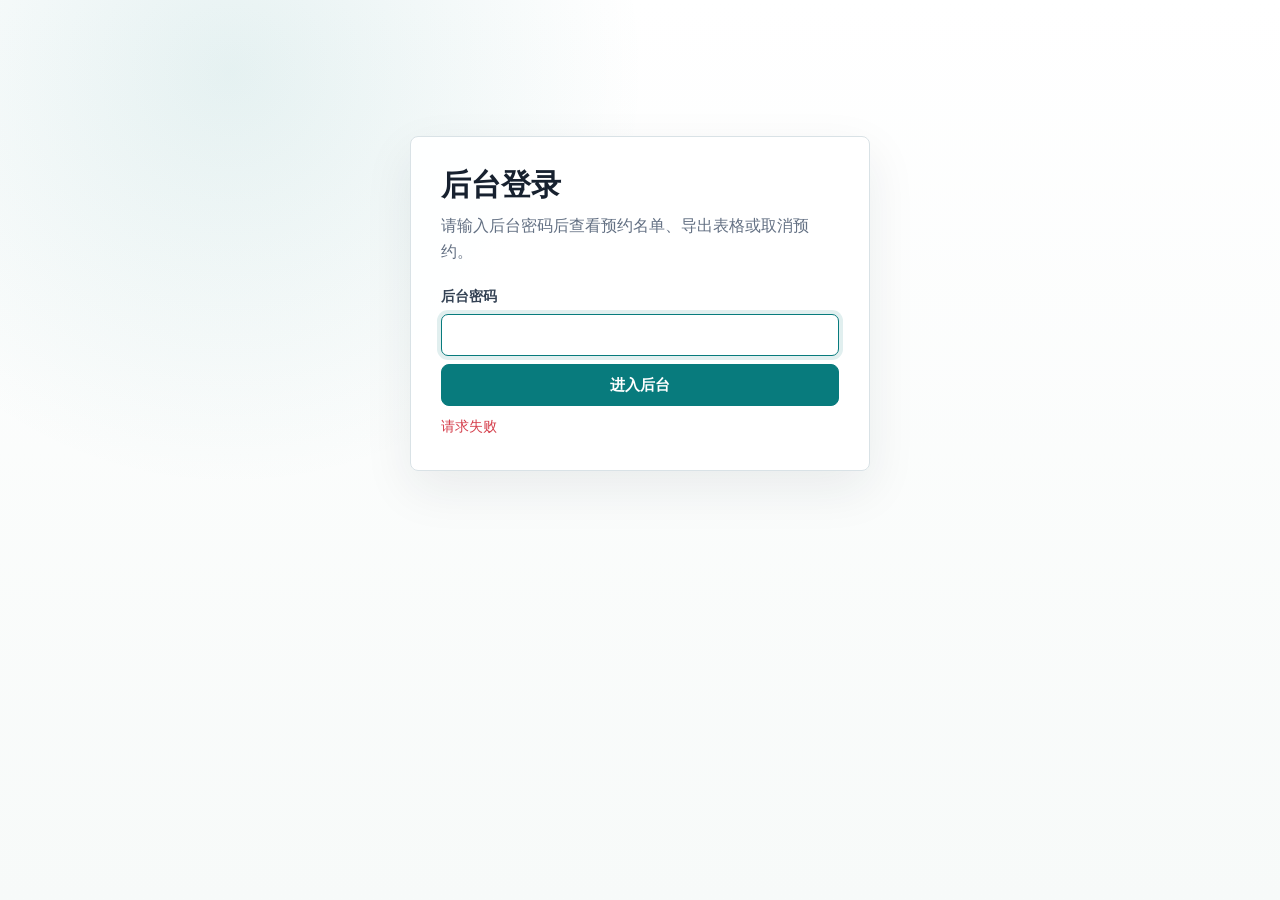
==== admin.html @ 5904041b "Add email verification booking flow" ====
<!doctype html>
<html lang="zh-CN">
  <head>
    <meta charset="utf-8" />
    <meta name="viewport" content="width=device-width, initial-scale=1" />
    <title>AIAD 预约后台</title>
    <style>
      :root {
        --bg: #f7faf9;
        --ink: #17212f;
        --muted: #637083;
        --line: #d9e2e6;
        --teal: #087b7d;
        --teal-soft: #e8f6f5;
        --red: #d53f4c;
        --shadow: 0 18px 50px rgba(23, 33, 47, 0.08);
        font-family: Inter, ui-sans-serif, system-ui, -apple-system, BlinkMacSystemFont, "Segoe UI",
          "PingFang SC", "Microsoft YaHei", sans-serif;
      }

      * {
        box-sizing: border-box;
      }

      body {
        margin: 0;
        min-height: 100vh;
        background:
          radial-gradient(circle at 18% 8%, rgba(8, 123, 125, 0.1), transparent 26rem),
          linear-gradient(180deg, #ffffff 0%, var(--bg) 100%);
        color: var(--ink);
      }

      button,
      input,
      select {
        font: inherit;
      }

      a {
        color: inherit;
        text-decoration: none;
      }

      .app {
        padding: 28px;
      }

      .shell {
        width: min(1480px, 100%);
        margin: 0 auto;
      }

      [hidden] {
        display: none !important;
      }

      .topbar {
        display: flex;
        align-items: center;
        justify-content: space-between;
        gap: 18px;
        margin-bottom: 24px;
      }

      .brand {
        display: flex;
        align-items: center;
        gap: 14px;
      }

      .brand-mark {
        display: grid;
        width: 44px;
        height: 44px;
        place-items: center;
        border: 1px solid rgba(8, 123, 125, 0.35);
        border-radius: 8px;
        background: linear-gradient(135deg, #ffffff, var(--teal-soft));
        color: var(--teal);
      }

      h1 {
        margin: 0;
        font-size: 30px;
        line-height: 1.2;
      }

      .panel {
        border: 1px solid var(--line);
        border-radius: 8px;
        background: rgba(255, 255, 255, 0.95);
        box-shadow: var(--shadow);
      }

      .button {
        display: inline-flex;
        min-height: 42px;
        align-items: center;
        justify-content: center;
        gap: 8px;
        border: 1px solid var(--line);
        border-radius: 8px;
        background: #fff;
        color: var(--ink);
        cursor: pointer;
        padding: 0 16px;
        font-size: 15px;
        font-weight: 680;
      }

      .button.primary {
        border-color: var(--teal);
        background: var(--teal);
        color: #fff;
      }

      .top-actions {
        display: flex;
        align-items: center;
        gap: 10px;
        flex-wrap: wrap;
      }

      .login-panel {
        width: min(460px, 100%);
        margin: 12vh auto 0;
        padding: 30px;
      }

      .login-panel h1 {
        margin-bottom: 10px;
      }

      .login-panel p {
        margin: 0 0 24px;
        color: var(--muted);
        line-height: 1.6;
      }

      .login-panel .button {
        width: 100%;
        margin-top: 8px;
      }

      .login-error {
        min-height: 22px;
        margin-top: 12px;
        color: var(--red);
        font-size: 14px;
      }

      .filters {
        display: grid;
        grid-template-columns: repeat(6, minmax(140px, 1fr));
        gap: 14px;
        margin-bottom: 16px;
        padding: 22px 24px;
      }

      .field {
        display: grid;
        gap: 8px;
      }

      label {
        color: #344254;
        font-size: 14px;
        font-weight: 720;
      }

      input,
      select {
        width: 100%;
        min-height: 42px;
        border: 1px solid #b8c8cf;
        border-radius: 7px;
        background: #fff;
        color: var(--ink);
        padding: 0 12px;
        outline: none;
      }

      input:focus,
      select:focus {
        border-color: var(--teal);
        box-shadow: 0 0 0 4px rgba(8, 123, 125, 0.12);
      }

      .field.actions {
        align-self: end;
        grid-template-columns: 1fr 1fr;
      }

      .quick-actions {
        display: flex;
        align-items: center;
        gap: 10px;
        flex-wrap: wrap;
        margin: -4px 0 16px;
      }

      .quick-actions .button {
        min-height: 36px;
        padding: 0 12px;
        font-size: 14px;
      }

      .summary {
        display: grid;
        grid-template-columns: repeat(4, minmax(0, 1fr));
        gap: 14px;
        margin-bottom: 16px;
      }

      .stat {
        padding: 18px 20px;
      }

      .stat span {
        color: var(--muted);
        font-size: 14px;
      }

      .stat strong {
        display: block;
        margin-top: 6px;
        font-size: 28px;
      }

      .preview-head {
        display: flex;
        align-items: center;
        justify-content: space-between;
        gap: 16px;
        padding: 18px 20px;
        border-bottom: 1px solid var(--line);
      }

      .preview-head h2 {
        margin: 0;
        font-size: 19px;
      }

      .preview-head span {
        color: var(--muted);
        font-size: 14px;
      }

      .calendar {
        margin-bottom: 16px;
        padding: 22px 24px;
      }

      .calendar-toolbar {
        display: flex;
        align-items: center;
        justify-content: space-between;
        gap: 16px;
        margin-bottom: 18px;
      }

      .calendar-week-actions {
        display: flex;
        gap: 10px;
      }

      .admin-legend {
        display: flex;
        align-items: center;
        gap: 20px;
        color: var(--muted);
        font-size: 14px;
      }

      .legend-swatch {
        display: inline-block;
        width: 30px;
        height: 18px;
        margin-right: 7px;
        border: 1px solid var(--teal);
        border-radius: 5px;
        background: #fff;
        vertical-align: middle;
      }

      .legend-swatch.booked {
        background: var(--teal-soft);
      }

      .date-tabs {
        display: grid;
        grid-template-columns: repeat(auto-fit, minmax(170px, 1fr));
        gap: 12px;
        margin-bottom: 20px;
      }

      .date-tab {
        min-height: 76px;
        border: 1px solid var(--line);
        border-radius: 8px;
        background: #fff;
        color: var(--ink);
        cursor: pointer;
        text-align: center;
      }

      .date-tab strong {
        display: block;
        margin-bottom: 5px;
        font-size: 17px;
      }

      .date-tab span {
        color: var(--muted);
        font-size: 13px;
        font-weight: 680;
      }

      .date-tab[aria-selected="true"] {
        border-color: var(--teal);
        background: var(--teal-soft);
      }

      .calendar-layout {
        display: grid;
        grid-template-columns: minmax(0, 1fr) 310px;
        gap: 20px;
        align-items: start;
      }

      .time-group {
        display: grid;
        grid-template-columns: 92px minmax(0, 1fr);
        gap: 18px;
      }

      .time-group + .time-group {
        margin-top: 22px;
        padding-top: 22px;
        border-top: 1px dashed var(--line);
      }

      .period-title strong {
        display: block;
        margin-bottom: 6px;
        font-size: 19px;
      }

      .period-title span {
        color: var(--muted);
        font-size: 14px;
      }

      .slot-grid {
        display: grid;
        grid-template-columns: repeat(6, minmax(88px, 1fr));
        gap: 12px;
      }

      .slot-card {
        min-height: 72px;
        border: 1px solid var(--teal);
        border-radius: 7px;
        background: #fff;
        color: var(--ink);
        cursor: pointer;
        padding: 9px 10px;
        text-align: center;
      }

      .slot-card strong,
      .slot-card span {
        display: block;
      }

      .slot-card strong {
        font-size: 17px;
      }

      .slot-card span {
        margin-top: 5px;
        color: var(--muted);
        font-size: 13px;
        overflow: hidden;
        text-overflow: ellipsis;
        white-space: nowrap;
      }

      .slot-card .slot-state {
        color: var(--teal);
        font-weight: 760;
      }

      .slot-card.booked {
        border-color: rgba(8, 123, 125, 0.65);
        background: var(--teal-soft);
      }

      .slot-card.selected {
        border-color: var(--teal);
        background: var(--teal);
        color: #fff;
      }

      .slot-card.selected span {
        color: rgba(255, 255, 255, 0.84);
      }

      .slot-detail {
        min-height: 280px;
        border: 1px solid var(--line);
        border-radius: 8px;
        background: #fff;
        padding: 18px;
      }

      .slot-detail h3 {
        margin: 0 0 14px;
        font-size: 18px;
      }

      .detail-list {
        display: grid;
        gap: 12px;
        color: var(--muted);
        font-size: 14px;
      }

      .detail-list strong {
        display: block;
        margin-top: 4px;
        color: var(--ink);
        font-size: 16px;
      }

      .table-wrap {
        overflow-x: auto;
      }

      table {
        width: 100%;
        min-width: 920px;
        border-collapse: collapse;
      }

      th,
      td {
        padding: 14px 16px;
        border-bottom: 1px solid var(--line);
        text-align: left;
        vertical-align: middle;
      }

      th {
        background: #f1f7f6;
        color: #344254;
        font-size: 14px;
        font-weight: 760;
      }

      td {
        color: var(--muted);
        font-size: 15px;
      }

      td strong {
        color: var(--ink);
      }

      .status {
        display: inline-flex;
        align-items: center;
        min-height: 28px;
        padding: 0 10px;
        border-radius: 999px;
        background: #eef3f4;
        color: #5e6875;
        font-size: 13px;
        font-weight: 700;
      }

      .status.booked {
        background: var(--teal-soft);
        color: var(--teal);
      }

      .danger {
        border: 0;
        background: transparent;
        color: var(--red);
        cursor: pointer;
        font-weight: 700;
      }

      .toast {
        position: fixed;
        right: 28px;
        bottom: 28px;
        max-width: 360px;
        padding: 16px 18px;
        border: 1px solid rgba(8, 123, 125, 0.35);
        border-radius: 8px;
        background: #fff;
        box-shadow: var(--shadow);
        opacity: 0;
        transform: translateY(10px);
        pointer-events: none;
        transition: opacity 180ms ease, transform 180ms ease;
      }

      .toast.show {
        opacity: 1;
        transform: translateY(0);
      }

      @media (max-width: 1060px) {
        .filters {
          grid-template-columns: repeat(3, minmax(0, 1fr));
        }
      }

      @media (max-width: 760px) {
        .app {
          padding: 16px;
        }

        .topbar,
        .preview-head {
          align-items: flex-start;
          flex-direction: column;
        }

        h1 {
          font-size: 24px;
        }

        .filters,
        .summary {
          grid-template-columns: 1fr;
        }

        .calendar-layout,
        .time-group {
          grid-template-columns: 1fr;
        }

        .calendar-toolbar {
          align-items: flex-start;
          flex-direction: column;
        }

        .slot-grid {
          grid-template-columns: repeat(2, minmax(0, 1fr));
        }
      }
    </style>
  </head>
  <body>
    <main class="app">
      <div class="shell">
        <section class="panel login-panel" id="loginPanel" aria-label="后台登录">
          <h1>后台登录</h1>
          <p>请输入后台密码后查看预约名单、导出表格或取消预约。</p>
          <form id="loginForm">
            <div class="field">
              <label for="adminPassword">后台密码</label>
              <input id="adminPassword" type="password" autocomplete="current-password" required />
            </div>
            <button class="button primary" type="submit">进入后台</button>
            <div class="login-error" id="loginError" role="alert"></div>
          </form>
        </section>

        <div id="adminApp" hidden>
        <header class="topbar">
          <div class="brand">
            <div class="brand-mark" aria-hidden="true">
              <svg width="25" height="25" viewBox="0 0 24 24" fill="none">
                <path
                  d="M7 3v3M17 3v3M4.5 9.2h15M6.8 5h10.4c1.2 0 2.3 1 2.3 2.3v10.4c0 1.2-1 2.3-2.3 2.3H6.8c-1.2 0-2.3-1-2.3-2.3V7.3C4.5 6 5.6 5 6.8 5Z"
                  stroke="currentColor"
                  stroke-width="1.8"
                  stroke-linecap="round"
                />
                <path d="M8 13h3M13 13h3M8 16h3" stroke="currentColor" stroke-width="1.8" stroke-linecap="round" />
              </svg>
            </div>
            <h1>AIAD 预约后台</h1>
          </div>
          <div class="top-actions">
            <button class="button" type="button" id="logoutButton">退出后台</button>
            <a class="button" href="/">返回预约页</a>
          </div>
        </header>

        <section class="panel filters" aria-label="预览筛选">
          <div class="field">
            <label for="startDate">开始日期</label>
            <input id="startDate" type="date" />
          </div>
          <div class="field">
            <label for="endDate">结束日期</label>
            <input id="endDate" type="date" />
          </div>
          <div class="field">
            <label for="timeFilter">时间段</label>
            <select id="timeFilter"></select>
          </div>
          <div class="field">
            <label for="statusFilter">状态</label>
            <select id="statusFilter">
              <option value="all">全部</option>
              <option value="booked">只看已预约</option>
              <option value="available">只看可预约</option>
            </select>
          </div>
          <div class="field">
            <label for="searchInput">预约人/邮箱</label>
            <input id="searchInput" type="search" placeholder="搜索姓名或邮箱" />
          </div>
          <div class="field actions">
            <button class="button" type="button" id="previewButton">预览</button>
            <a class="button primary" id="exportLink" href="/api/export.csv">导出表格</a>
          </div>
        </section>

        <div class="quick-actions" aria-label="快捷日期">
          <button class="button" type="button" id="thisWeek">本周三至周五</button>
          <button class="button" type="button" id="nextWeek">下周三至周五</button>
          <button class="button" type="button" id="todayOnly">今天</button>
          <button class="button" type="button" id="refresh">刷新数据库</button>
        </div>

        <section class="summary" aria-label="预览统计">
          <div class="panel stat">
            <span>预览时间段</span>
            <strong id="totalSlots">0</strong>
          </div>
          <div class="panel stat">
            <span>已预约</span>
            <strong id="bookedSlots">0</strong>
          </div>
          <div class="panel stat">
            <span>可预约</span>
            <strong id="availableSlots">0</strong>
          </div>
          <div class="panel stat">
            <span>数据库预约总数</span>
            <strong id="allBookings">0</strong>
          </div>
        </section>

        <section class="panel calendar" aria-label="日历式预约预览">
          <div class="preview-head">
            <h2>日历式预约看板</h2>
            <span id="calendarInfo">按周查看每个 20 分钟时间点是否已被预约。</span>
          </div>
          <div class="calendar-toolbar">
            <div class="admin-legend" aria-label="时间状态说明">
              <span><span class="legend-swatch"></span>可预约</span>
              <span><span class="legend-swatch booked"></span>已预约</span>
            </div>
            <div class="calendar-week-actions" aria-label="切换日历周">
              <button class="button" type="button" id="calendarPrevWeek">上一周</button>
              <button class="button" type="button" id="calendarNextWeek">下一周</button>
            </div>
          </div>
          <div class="date-tabs" id="calendarDateTabs" role="tablist" aria-label="预览日期"></div>
          <div class="calendar-layout">
            <div id="calendarSlots" aria-live="polite"></div>
            <aside class="slot-detail" id="slotDetail" aria-label="所选时间段详情"></aside>
          </div>
        </section>

        <section class="panel schedule" aria-label="每个时间段的预约人预览">
          <div class="preview-head">
            <h2>预览</h2>
            <span id="previewInfo">选择日期和时间段后预览预约表。</span>
          </div>
          <div class="table-wrap">
            <table>
              <thead>
                <tr>
                  <th>日期</th>
                  <th>时间段</th>
                  <th>状态</th>
                  <th>预约人</th>
                  <th>邮箱</th>
                  <th>提交时间</th>
                  <th>操作</th>
                </tr>
              </thead>
              <tbody id="scheduleBody"></tbody>
            </table>
          </div>
        </section>
        </div>
      </div>
    </main>

    <div class="toast" id="toast" role="status" aria-live="polite"></div>

    <script>
      const MONTH_DAY = new Intl.DateTimeFormat("zh-CN", { month: "numeric", day: "numeric" });
      const FULL_DATE = new Intl.DateTimeFormat("zh-CN", { month: "numeric", day: "numeric", weekday: "short" });
      const VALID_TIMES = [...rangeTimes(9, 12), ...rangeTimes(14, 17)];
      const state = { bookings: [], previewRows: [], selectedDate: "", selectedSlotKey: "", weekOffset: 0 };

      const loginPanel = document.querySelector("#loginPanel");
      const adminApp = document.querySelector("#adminApp");
      const loginForm = document.querySelector("#loginForm");
      const adminPassword = document.querySelector("#adminPassword");
      const loginError = document.querySelector("#loginError");
      const startDateInput = document.querySelector("#startDate");
      const endDateInput = document.querySelector("#endDate");
      const timeFilter = document.querySelector("#timeFilter");
      const statusFilter = document.querySelector("#statusFilter");
      const searchInput = document.querySelector("#searchInput");
      const scheduleBody = document.querySelector("#scheduleBody");
      const previewInfo = document.querySelector("#previewInfo");
      const calendarInfo = document.querySelector("#calendarInfo");
      const calendarDateTabs = document.querySelector("#calendarDateTabs");
      const calendarSlots = document.querySelector("#calendarSlots");
      const slotDetail = document.querySelector("#slotDetail");
      const calendarPrevWeek = document.querySelector("#calendarPrevWeek");
      const calendarNextWeek = document.querySelector("#calendarNextWeek");
      const exportLink = document.querySelector("#exportLink");
      const toast = document.querySelector("#toast");

      function rangeTimes(startHour, endHour) {
        const result = [];
        for (let minutes = startHour * 60; minutes < endHour * 60; minutes += 20) {
          const h = Math.floor(minutes / 60);
          const m = minutes % 60;
          result.push(`${String(h).padStart(2, "0")}:${String(m).padStart(2, "0")}`);
        }
        return result;
      }

      function fillTimeOptions() {
        const exact = VALID_TIMES.map((time) => `<option value="${time}">${time} - ${endTime(time)}</option>`).join("");
        timeFilter.innerHTML = `
          <option value="all">全部时间段</option>
          <option value="morning">上午 09:00-12:00</option>
          <option value="afternoon">下午 14:00-17:00</option>
          ${exact}
        `;
      }

      async function api(path, options = {}) {
        const response = await fetch(path, {
          headers: { "Content-Type": "application/json", ...(options.headers || {}) },
          ...options,
        });
        const data = response.headers.get("content-type")?.includes("application/json")
          ? await response.json()
          : await response.text();
        if (!response.ok) {
          if (response.status === 401) showLogin();
          throw new Error(data.error || "请求失败");
        }
        return data;
      }

      function showLogin(message = "") {
        adminApp.hidden = true;
        loginPanel.hidden = false;
        loginError.textContent = message;
        adminPassword.focus();
      }

      function showAdmin() {
        loginPanel.hidden = true;
        adminApp.hidden = false;
      }

      async function checkSession() {
        try {
          const session = await api("/api/admin/session");
          if (session.authenticated) {
            showAdmin();
            setRange(0);
            await refresh();
          } else {
            showLogin();
          }
        } catch (error) {
          showLogin(error.message);
        }
      }

      function dateKey(date) {
        return `${date.getFullYear()}-${String(date.getMonth() + 1).padStart(2, "0")}-${String(date.getDate()).padStart(2, "0")}`;
      }

      function toDate(key) {
        const [year, month, day] = key.split("-").map(Number);
        return new Date(year, month - 1, day);
      }

      function getWeekDates(offset = 0) {
        const today = new Date();
        today.setHours(0, 0, 0, 0);
        const daysToWednesday = (3 - today.getDay() + 7) % 7;
        const firstWednesday = new Date(today);
        firstWednesday.setDate(today.getDate() + daysToWednesday + offset * 7);
        return [0, 1, 2].map((add) => {
          const item = new Date(firstWednesday);
          item.setDate(firstWednesday.getDate() + add);
          return item;
        });
      }

      function selectedDates() {
        const start = toDate(startDateInput.value);
        const end = toDate(endDateInput.value);
        if (Number.isNaN(start.getTime()) || Number.isNaN(end.getTime())) return [];
        const first = start <= end ? start : end;
        const last = start <= end ? end : start;
        const result = [];
        const current = new Date(first);
        while (current <= last) {
          if ([3, 4, 5].includes(current.getDay())) result.push(new Date(current));
          current.setDate(current.getDate() + 1);
        }
        return result;
      }

      function selectedTimes() {
        if (timeFilter.value === "morning") return VALID_TIMES.filter((time) => time < "12:00");
        if (timeFilter.value === "afternoon") return VALID_TIMES.filter((time) => time >= "14:00");
        if (VALID_TIMES.includes(timeFilter.value)) return [timeFilter.value];
        return VALID_TIMES;
      }

      function endTime(start) {
        const [h, m] = start.split(":").map(Number);
        const total = h * 60 + m + 20;
        return `${String(Math.floor(total / 60)).padStart(2, "0")}:${String(total % 60).padStart(2, "0")}`;
      }

      function buildPreviewRows() {
        const bookingsBySlot = new Map(state.bookings.map((booking) => [`${booking.date}-${booking.time}`, booking]));
        const search = searchInput.value.trim().toLowerCase();
        return selectedDates()
          .flatMap((date) =>
            selectedTimes().map((time) => {
              const booking = bookingsBySlot.get(`${dateKey(date)}-${time}`);
              return { date, time, booking };
            })
          )
          .filter((row) => {
            if (statusFilter.value === "booked" && !row.booking) return false;
            if (statusFilter.value === "available" && row.booking) return false;
            if (search && (!row.booking || !`${row.booking.name} ${row.booking.email}`.toLowerCase().includes(search))) return false;
            return true;
          });
      }

      function rowsForSelectedDate() {
        return state.previewRows.filter((row) => dateKey(row.date) === state.selectedDate);
      }

      function render() {
        state.previewRows = buildPreviewRows();
        const dates = selectedDates();
        if (!dates.some((date) => dateKey(date) === state.selectedDate)) {
          state.selectedDate = dates.length ? dateKey(dates[0]) : "";
          state.selectedSlotKey = "";
        }
        const booked = state.previewRows.filter((row) => row.booking).length;
        const total = state.previewRows.length;
        document.querySelector("#totalSlots").textContent = total;
        document.querySelector("#bookedSlots").textContent = booked;
        document.querySelector("#availableSlots").textContent = total - booked;
        document.querySelector("#allBookings").textContent = state.bookings.length;
        calendarPrevWeek.disabled = state.weekOffset <= 0;
        previewInfo.textContent = `${startDateInput.value || "-"} 至 ${endDateInput.value || "-"}，共 ${total} 个预览时间段`;
        exportLink.href = `/api/export.csv?${exportParams().toString()}`;
        renderCalendar();

        scheduleBody.innerHTML = state.previewRows.length
          ? state.previewRows.map(renderRow).join("")
          : `<tr><td colspan="7">当前筛选条件下没有可预览的周三、周四或周五时间段。</td></tr>`;
      }

      function renderRow(row) {
        const booking = row.booking;
        return `
          <tr>
            <td><strong>${FULL_DATE.format(row.date)}</strong></td>
            <td><strong>${row.time} - ${endTime(row.time)}</strong></td>
            <td><span class="status ${booking ? "booked" : ""}">${booking ? "已预约" : "可预约"}</span></td>
            <td>${booking ? escapeHtml(booking.name) : "-"}</td>
            <td>${booking ? escapeHtml(booking.email) : "-"}</td>
            <td>${booking ? escapeHtml(booking.createdAt) : "-"}</td>
            <td>${booking ? `<button class="danger" type="button" data-delete="${booking.id}">取消</button>` : "-"}</td>
          </tr>
        `;
      }

      function renderCalendar() {
        const dates = selectedDates();
        const rowsByDate = new Map();
        state.previewRows.forEach((row) => {
          const key = dateKey(row.date);
          if (!rowsByDate.has(key)) rowsByDate.set(key, []);
          rowsByDate.get(key).push(row);
        });

        calendarInfo.textContent = dates.length
          ? `${startDateInput.value} 至 ${endDateInput.value}，点击日期和时间段查看详情`
          : "当前日期范围内没有周三、周四或周五。";
        calendarDateTabs.innerHTML = dates.length
          ? dates
              .map((date) => {
                const key = dateKey(date);
                const rows = rowsByDate.get(key) || [];
                const booked = rows.filter((row) => row.booking).length;
                return `
                  <button class="date-tab" type="button" role="tab" aria-selected="${key === state.selectedDate}" data-calendar-date="${key}">
                    <strong>${FULL_DATE.format(date)}</strong>
                    <span>${booked}/${rows.length} 已预约</span>
                  </button>
                `;
              })
              .join("")
          : "";

        const rows = rowsForSelectedDate();
        if (!rows.length) {
          calendarSlots.innerHTML = `<div class="slot-detail">当前日期没有符合筛选条件的时间段。</div>`;
          renderSlotDetail(null);
          return;
        }

        const selectedRow = rows.find((row) => `${dateKey(row.date)}-${row.time}` === state.selectedSlotKey) || rows[0];
        state.selectedSlotKey = `${dateKey(selectedRow.date)}-${selectedRow.time}`;
        const morning = rows.filter((row) => row.time < "12:00");
        const afternoon = rows.filter((row) => row.time >= "14:00");
        calendarSlots.innerHTML = [
          renderSlotGroup("上午", "09:00-12:00", morning),
          renderSlotGroup("下午", "14:00-17:00", afternoon),
        ].join("");
        renderSlotDetail(selectedRow);
      }

      function renderSlotGroup(label, range, rows) {
        return `
          <section class="time-group" aria-label="${label} ${range}">
            <div class="period-title">
              <strong>${label}</strong>
              <span>${range}</span>
            </div>
            <div class="slot-grid">
              ${
                rows.length
                  ? rows.map(renderSlotCard).join("")
                  : `<div class="slot-detail">当前筛选下无${label}时间段。</div>`
              }
            </div>
          </section>
        `;
      }

      function renderSlotCard(row) {
        const key = `${dateKey(row.date)}-${row.time}`;
        const booking = row.booking;
        return `
          <button class="slot-card ${booking ? "booked" : ""} ${key === state.selectedSlotKey ? "selected" : ""}" type="button" data-slot-key="${key}">
            <strong>${row.time} - ${endTime(row.time)}</strong>
            <span class="slot-state">${booking ? "已预约" : "可预约"}</span>
            <span>${booking ? `${escapeHtml(booking.name)} · ${escapeHtml(booking.email)}` : "空闲"}</span>
          </button>
        `;
      }

      function renderSlotDetail(row) {
        if (!row) {
          slotDetail.innerHTML = `<h3>时间段详情</h3><div class="detail-list">请选择一个日期和时间段。</div>`;
          return;
        }
        const booking = row.booking;
        slotDetail.innerHTML = `
          <h3>时间段详情</h3>
          <div class="detail-list">
            <span>日期<strong>${FULL_DATE.format(row.date)}</strong></span>
            <span>时间<strong>${row.time} - ${endTime(row.time)}</strong></span>
            <span>状态<strong>${booking ? "已预约" : "可预约"}</strong></span>
            <span>预约人<strong>${booking ? escapeHtml(booking.name) : "-"}</strong></span>
            <span>邮箱<strong>${booking ? escapeHtml(booking.email) : "-"}</strong></span>
            <span>提交时间<strong>${booking ? escapeHtml(booking.createdAt) : "-"}</strong></span>
            ${booking ? `<button class="button" type="button" data-delete="${booking.id}">取消此预约</button>` : ""}
          </div>
        `;
      }

      function exportParams() {
        const params = new URLSearchParams();
        params.set("startDate", startDateInput.value);
        params.set("endDate", endDateInput.value);
        params.set("time", timeFilter.value);
        params.set("status", statusFilter.value);
        if (searchInput.value.trim()) params.set("search", searchInput.value.trim());
        return params;
      }

      function setRange(offset) {
        state.weekOffset = Math.max(0, offset);
        const dates = getWeekDates(offset);
        startDateInput.value = dateKey(dates[0]);
        endDateInput.value = dateKey(dates[2]);
        render();
      }

      function setToday() {
        const today = new Date();
        startDateInput.value = dateKey(today);
        endDateInput.value = dateKey(today);
        render();
      }

      function escapeHtml(value) {
        return String(value).replace(/[&<>"']/g, (char) => ({
          "&": "&amp;",
          "<": "&lt;",
          ">": "&gt;",
          '"': "&quot;",
          "'": "&#039;",
        })[char]);
      }

      function showToast(message) {
        toast.textContent = message;
        toast.classList.add("show");
        window.clearTimeout(showToast.timer);
        showToast.timer = window.setTimeout(() => toast.classList.remove("show"), 2600);
      }

      async function refresh() {
        try {
          state.bookings = await api("/api/bookings");
          render();
        } catch (error) {
          showToast(error.message);
        }
      }

      document.querySelector("#thisWeek").addEventListener("click", () => setRange(0));
      document.querySelector("#nextWeek").addEventListener("click", () => setRange(1));
      document.querySelector("#todayOnly").addEventListener("click", setToday);
      document.querySelector("#refresh").addEventListener("click", refresh);
      document.querySelector("#previewButton").addEventListener("click", render);
      calendarPrevWeek.addEventListener("click", () => setRange(state.weekOffset - 1));
      calendarNextWeek.addEventListener("click", () => setRange(state.weekOffset + 1));

      loginForm.addEventListener("submit", async (event) => {
        event.preventDefault();
        loginError.textContent = "";
        try {
          await api("/api/admin/login", {
            method: "POST",
            body: JSON.stringify({ password: adminPassword.value }),
          });
          adminPassword.value = "";
          showAdmin();
          setRange(0);
          await refresh();
        } catch (error) {
          showLogin(error.message);
        }
      });

      document.querySelector("#logoutButton").addEventListener("click", async () => {
        try {
          await api("/api/admin/logout", { method: "POST" });
        } finally {
          state.bookings = [];
          showLogin();
        }
      });

      calendarDateTabs.addEventListener("click", (event) => {
        const tab = event.target.closest("[data-calendar-date]");
        if (!tab) return;
        state.selectedDate = tab.dataset.calendarDate;
        state.selectedSlotKey = "";
        render();
      });

      calendarSlots.addEventListener("click", (event) => {
        const slot = event.target.closest("[data-slot-key]");
        if (!slot) return;
        state.selectedSlotKey = slot.dataset.slotKey;
        renderCalendar();
      });

      [startDateInput, endDateInput, timeFilter, statusFilter, searchInput].forEach((control) => {
        control.addEventListener("input", render);
        control.addEventListener("change", render);
      });

      scheduleBody.addEventListener("click", async (event) => {
        const button = event.target.closest("[data-delete]");
        if (!button) return;
        try {
          await api(`/api/bookings/${button.dataset.delete}`, { method: "DELETE" });
          showToast("预约已取消。");
          await refresh();
        } catch (error) {
          showToast(error.message);
        }
      });

      slotDetail.addEventListener("click", async (event) => {
        const button = event.target.closest("[data-delete]");
        if (!button) return;
        try {
          await api(`/api/bookings/${button.dataset.delete}`, { method: "DELETE" });
          showToast("预约已取消。");
          state.selectedSlotKey = "";
          await refresh();
        } catch (error) {
          showToast(error.message);
        }
      });

      fillTimeOptions();
      checkSession();
    </script>
  </body>
</html>
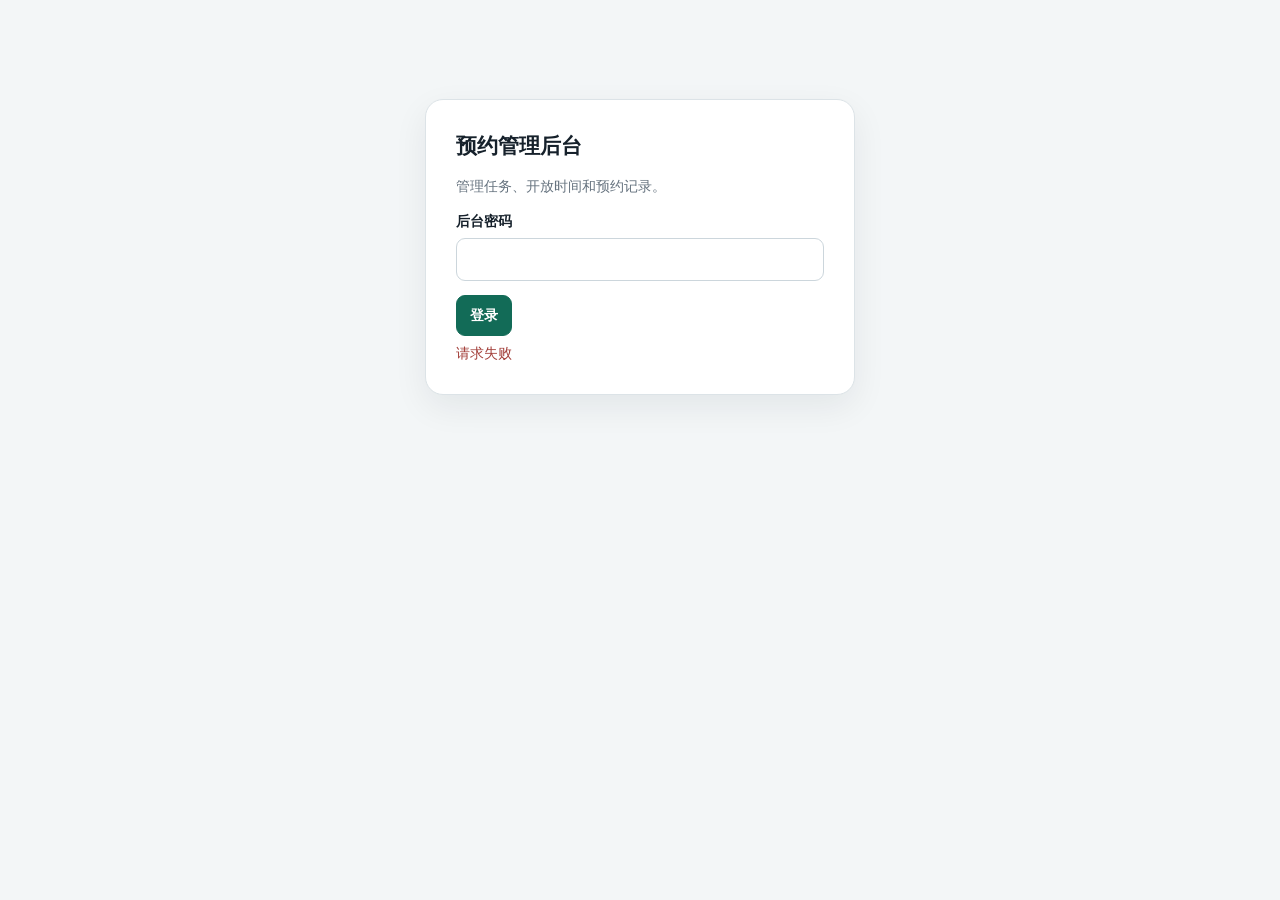
==== commit a991df22: "build multi-task booking core" ====
--- a/admin.html
+++ b/admin.html
@@ -1,1133 +1,49 @@
 <!doctype html>
 <html lang="zh-CN">
-  <head>
-    <meta charset="utf-8" />
-    <meta name="viewport" content="width=device-width, initial-scale=1" />
-    <title>AIAD 预约后台</title>
-    <style>
-      :root {
-        --bg: #f7faf9;
-        --ink: #17212f;
-        --muted: #637083;
-        --line: #d9e2e6;
-        --teal: #087b7d;
-        --teal-soft: #e8f6f5;
-        --red: #d53f4c;
-        --shadow: 0 18px 50px rgba(23, 33, 47, 0.08);
-        font-family: Inter, ui-sans-serif, system-ui, -apple-system, BlinkMacSystemFont, "Segoe UI",
-          "PingFang SC", "Microsoft YaHei", sans-serif;
-      }
-
-      * {
-        box-sizing: border-box;
-      }
-
-      body {
-        margin: 0;
-        min-height: 100vh;
-        background:
-          radial-gradient(circle at 18% 8%, rgba(8, 123, 125, 0.1), transparent 26rem),
-          linear-gradient(180deg, #ffffff 0%, var(--bg) 100%);
-        color: var(--ink);
-      }
-
-      button,
-      input,
-      select {
-        font: inherit;
-      }
-
-      a {
-        color: inherit;
-        text-decoration: none;
-      }
-
-      .app {
-        padding: 28px;
-      }
-
-      .shell {
-        width: min(1480px, 100%);
-        margin: 0 auto;
-      }
-
-      [hidden] {
-        display: none !important;
-      }
-
-      .topbar {
-        display: flex;
-        align-items: center;
-        justify-content: space-between;
-        gap: 18px;
-        margin-bottom: 24px;
-      }
-
-      .brand {
-        display: flex;
-        align-items: center;
-        gap: 14px;
-      }
-
-      .brand-mark {
-        display: grid;
-        width: 44px;
-        height: 44px;
-        place-items: center;
-        border: 1px solid rgba(8, 123, 125, 0.35);
-        border-radius: 8px;
-        background: linear-gradient(135deg, #ffffff, var(--teal-soft));
-        color: var(--teal);
-      }
-
-      h1 {
-        margin: 0;
-        font-size: 30px;
-        line-height: 1.2;
-      }
-
-      .panel {
-        border: 1px solid var(--line);
-        border-radius: 8px;
-        background: rgba(255, 255, 255, 0.95);
-        box-shadow: var(--shadow);
-      }
-
-      .button {
-        display: inline-flex;
-        min-height: 42px;
-        align-items: center;
-        justify-content: center;
-        gap: 8px;
-        border: 1px solid var(--line);
-        border-radius: 8px;
-        background: #fff;
-        color: var(--ink);
-        cursor: pointer;
-        padding: 0 16px;
-        font-size: 15px;
-        font-weight: 680;
-      }
-
-      .button.primary {
-        border-color: var(--teal);
-        background: var(--teal);
-        color: #fff;
-      }
-
-      .top-actions {
-        display: flex;
-        align-items: center;
-        gap: 10px;
-        flex-wrap: wrap;
-      }
-
-      .login-panel {
-        width: min(460px, 100%);
-        margin: 12vh auto 0;
-        padding: 30px;
-      }
-
-      .login-panel h1 {
-        margin-bottom: 10px;
-      }
-
-      .login-panel p {
-        margin: 0 0 24px;
-        color: var(--muted);
-        line-height: 1.6;
-      }
-
-      .login-panel .button {
-        width: 100%;
-        margin-top: 8px;
-      }
-
-      .login-error {
-        min-height: 22px;
-        margin-top: 12px;
-        color: var(--red);
-        font-size: 14px;
-      }
-
-      .filters {
-        display: grid;
-        grid-template-columns: repeat(6, minmax(140px, 1fr));
-        gap: 14px;
-        margin-bottom: 16px;
-        padding: 22px 24px;
-      }
-
-      .field {
-        display: grid;
-        gap: 8px;
-      }
-
-      label {
-        color: #344254;
-        font-size: 14px;
-        font-weight: 720;
-      }
-
-      input,
-      select {
-        width: 100%;
-        min-height: 42px;
-        border: 1px solid #b8c8cf;
-        border-radius: 7px;
-        background: #fff;
-        color: var(--ink);
-        padding: 0 12px;
-        outline: none;
-      }
-
-      input:focus,
-      select:focus {
-        border-color: var(--teal);
-        box-shadow: 0 0 0 4px rgba(8, 123, 125, 0.12);
-      }
-
-      .field.actions {
-        align-self: end;
-        grid-template-columns: 1fr 1fr;
-      }
-
-      .quick-actions {
-        display: flex;
-        align-items: center;
-        gap: 10px;
-        flex-wrap: wrap;
-        margin: -4px 0 16px;
-      }
-
-      .quick-actions .button {
-        min-height: 36px;
-        padding: 0 12px;
-        font-size: 14px;
-      }
-
-      .summary {
-        display: grid;
-        grid-template-columns: repeat(4, minmax(0, 1fr));
-        gap: 14px;
-        margin-bottom: 16px;
-      }
-
-      .stat {
-        padding: 18px 20px;
-      }
-
-      .stat span {
-        color: var(--muted);
-        font-size: 14px;
-      }
-
-      .stat strong {
-        display: block;
-        margin-top: 6px;
-        font-size: 28px;
-      }
-
-      .preview-head {
-        display: flex;
-        align-items: center;
-        justify-content: space-between;
-        gap: 16px;
-        padding: 18px 20px;
-        border-bottom: 1px solid var(--line);
-      }
-
-      .preview-head h2 {
-        margin: 0;
-        font-size: 19px;
-      }
-
-      .preview-head span {
-        color: var(--muted);
-        font-size: 14px;
-      }
-
-      .calendar {
-        margin-bottom: 16px;
-        padding: 22px 24px;
-      }
-
-      .calendar-toolbar {
-        display: flex;
-        align-items: center;
-        justify-content: space-between;
-        gap: 16px;
-        margin-bottom: 18px;
-      }
-
-      .calendar-week-actions {
-        display: flex;
-        gap: 10px;
-      }
-
-      .admin-legend {
-        display: flex;
-        align-items: center;
-        gap: 20px;
-        color: var(--muted);
-        font-size: 14px;
-      }
-
-      .legend-swatch {
-        display: inline-block;
-        width: 30px;
-        height: 18px;
-        margin-right: 7px;
-        border: 1px solid var(--teal);
-        border-radius: 5px;
-        background: #fff;
-        vertical-align: middle;
-      }
-
-      .legend-swatch.booked {
-        background: var(--teal-soft);
-      }
-
-      .date-tabs {
-        display: grid;
-        grid-template-columns: repeat(auto-fit, minmax(170px, 1fr));
-        gap: 12px;
-        margin-bottom: 20px;
-      }
-
-      .date-tab {
-        min-height: 76px;
-        border: 1px solid var(--line);
-        border-radius: 8px;
-        background: #fff;
-        color: var(--ink);
-        cursor: pointer;
-        text-align: center;
-      }
-
-      .date-tab strong {
-        display: block;
-        margin-bottom: 5px;
-        font-size: 17px;
-      }
-
-      .date-tab span {
-        color: var(--muted);
-        font-size: 13px;
-        font-weight: 680;
-      }
-
-      .date-tab[aria-selected="true"] {
-        border-color: var(--teal);
-        background: var(--teal-soft);
-      }
-
-      .calendar-layout {
-        display: grid;
-        grid-template-columns: minmax(0, 1fr) 310px;
-        gap: 20px;
-        align-items: start;
-      }
-
-      .time-group {
-        display: grid;
-        grid-template-columns: 92px minmax(0, 1fr);
-        gap: 18px;
-      }
-
-      .time-group + .time-group {
-        margin-top: 22px;
-        padding-top: 22px;
-        border-top: 1px dashed var(--line);
-      }
-
-      .period-title strong {
-        display: block;
-        margin-bottom: 6px;
-        font-size: 19px;
-      }
-
-      .period-title span {
-        color: var(--muted);
-        font-size: 14px;
-      }
-
-      .slot-grid {
-        display: grid;
-        grid-template-columns: repeat(6, minmax(88px, 1fr));
-        gap: 12px;
-      }
-
-      .slot-card {
-        min-height: 72px;
-        border: 1px solid var(--teal);
-        border-radius: 7px;
-        background: #fff;
-        color: var(--ink);
-        cursor: pointer;
-        padding: 9px 10px;
-        text-align: center;
-      }
-
-      .slot-card strong,
-      .slot-card span {
-        display: block;
-      }
-
-      .slot-card strong {
-        font-size: 17px;
-      }
-
-      .slot-card span {
-        margin-top: 5px;
-        color: var(--muted);
-        font-size: 13px;
-        overflow: hidden;
-        text-overflow: ellipsis;
-        white-space: nowrap;
-      }
-
-      .slot-card .slot-state {
-        color: var(--teal);
-        font-weight: 760;
-      }
-
-      .slot-card.booked {
-        border-color: rgba(8, 123, 125, 0.65);
-        background: var(--teal-soft);
-      }
-
-      .slot-card.selected {
-        border-color: var(--teal);
-        background: var(--teal);
-        color: #fff;
-      }
-
-      .slot-card.selected span {
-        color: rgba(255, 255, 255, 0.84);
-      }
-
-      .slot-detail {
-        min-height: 280px;
-        border: 1px solid var(--line);
-        border-radius: 8px;
-        background: #fff;
-        padding: 18px;
-      }
-
-      .slot-detail h3 {
-        margin: 0 0 14px;
-        font-size: 18px;
-      }
-
-      .detail-list {
-        display: grid;
-        gap: 12px;
-        color: var(--muted);
-        font-size: 14px;
-      }
-
-      .detail-list strong {
-        display: block;
-        margin-top: 4px;
-        color: var(--ink);
-        font-size: 16px;
-      }
-
-      .table-wrap {
-        overflow-x: auto;
-      }
-
-      table {
-        width: 100%;
-        min-width: 920px;
-        border-collapse: collapse;
-      }
-
-      th,
-      td {
-        padding: 14px 16px;
-        border-bottom: 1px solid var(--line);
-        text-align: left;
-        vertical-align: middle;
-      }
-
-      th {
-        background: #f1f7f6;
-        color: #344254;
-        font-size: 14px;
-        font-weight: 760;
-      }
-
-      td {
-        color: var(--muted);
-        font-size: 15px;
-      }
-
-      td strong {
-        color: var(--ink);
-      }
-
-      .status {
-        display: inline-flex;
-        align-items: center;
-        min-height: 28px;
-        padding: 0 10px;
-        border-radius: 999px;
-        background: #eef3f4;
-        color: #5e6875;
-        font-size: 13px;
-        font-weight: 700;
-      }
-
-      .status.booked {
-        background: var(--teal-soft);
-        color: var(--teal);
-      }
-
-      .danger {
-        border: 0;
-        background: transparent;
-        color: var(--red);
-        cursor: pointer;
-        font-weight: 700;
-      }
-
-      .toast {
-        position: fixed;
-        right: 28px;
-        bottom: 28px;
-        max-width: 360px;
-        padding: 16px 18px;
-        border: 1px solid rgba(8, 123, 125, 0.35);
-        border-radius: 8px;
-        background: #fff;
-        box-shadow: var(--shadow);
-        opacity: 0;
-        transform: translateY(10px);
-        pointer-events: none;
-        transition: opacity 180ms ease, transform 180ms ease;
-      }
-
-      .toast.show {
-        opacity: 1;
-        transform: translateY(0);
-      }
-
-      @media (max-width: 1060px) {
-        .filters {
-          grid-template-columns: repeat(3, minmax(0, 1fr));
-        }
-      }
-
-      @media (max-width: 760px) {
-        .app {
-          padding: 16px;
-        }
-
-        .topbar,
-        .preview-head {
-          align-items: flex-start;
-          flex-direction: column;
-        }
-
-        h1 {
-          font-size: 24px;
-        }
-
-        .filters,
-        .summary {
-          grid-template-columns: 1fr;
-        }
-
-        .calendar-layout,
-        .time-group {
-          grid-template-columns: 1fr;
-        }
-
-        .calendar-toolbar {
-          align-items: flex-start;
-          flex-direction: column;
-        }
-
-        .slot-grid {
-          grid-template-columns: repeat(2, minmax(0, 1fr));
-        }
-      }
-    </style>
-  </head>
-  <body>
-    <main class="app">
-      <div class="shell">
-        <section class="panel login-panel" id="loginPanel" aria-label="后台登录">
-          <h1>后台登录</h1>
-          <p>请输入后台密码后查看预约名单、导出表格或取消预约。</p>
-          <form id="loginForm">
-            <div class="field">
-              <label for="adminPassword">后台密码</label>
-              <input id="adminPassword" type="password" autocomplete="current-password" required />
-            </div>
-            <button class="button primary" type="submit">进入后台</button>
-            <div class="login-error" id="loginError" role="alert"></div>
-          </form>
-        </section>
-
-        <div id="adminApp" hidden>
-        <header class="topbar">
-          <div class="brand">
-            <div class="brand-mark" aria-hidden="true">
-              <svg width="25" height="25" viewBox="0 0 24 24" fill="none">
-                <path
-                  d="M7 3v3M17 3v3M4.5 9.2h15M6.8 5h10.4c1.2 0 2.3 1 2.3 2.3v10.4c0 1.2-1 2.3-2.3 2.3H6.8c-1.2 0-2.3-1-2.3-2.3V7.3C4.5 6 5.6 5 6.8 5Z"
-                  stroke="currentColor"
-                  stroke-width="1.8"
-                  stroke-linecap="round"
-                />
-                <path d="M8 13h3M13 13h3M8 16h3" stroke="currentColor" stroke-width="1.8" stroke-linecap="round" />
-              </svg>
-            </div>
-            <h1>AIAD 预约后台</h1>
-          </div>
-          <div class="top-actions">
-            <button class="button" type="button" id="logoutButton">退出后台</button>
-            <a class="button" href="/">返回预约页</a>
-          </div>
-        </header>
-
-        <section class="panel filters" aria-label="预览筛选">
-          <div class="field">
-            <label for="startDate">开始日期</label>
-            <input id="startDate" type="date" />
-          </div>
-          <div class="field">
-            <label for="endDate">结束日期</label>
-            <input id="endDate" type="date" />
-          </div>
-          <div class="field">
-            <label for="timeFilter">时间段</label>
-            <select id="timeFilter"></select>
-          </div>
-          <div class="field">
-            <label for="statusFilter">状态</label>
-            <select id="statusFilter">
-              <option value="all">全部</option>
-              <option value="booked">只看已预约</option>
-              <option value="available">只看可预约</option>
-            </select>
-          </div>
-          <div class="field">
-            <label for="searchInput">预约人/邮箱</label>
-            <input id="searchInput" type="search" placeholder="搜索姓名或邮箱" />
-          </div>
-          <div class="field actions">
-            <button class="button" type="button" id="previewButton">预览</button>
-            <a class="button primary" id="exportLink" href="/api/export.csv">导出表格</a>
-          </div>
-        </section>
-
-        <div class="quick-actions" aria-label="快捷日期">
-          <button class="button" type="button" id="thisWeek">本周三至周五</button>
-          <button class="button" type="button" id="nextWeek">下周三至周五</button>
-          <button class="button" type="button" id="todayOnly">今天</button>
-          <button class="button" type="button" id="refresh">刷新数据库</button>
-        </div>
-
-        <section class="summary" aria-label="预览统计">
-          <div class="panel stat">
-            <span>预览时间段</span>
-            <strong id="totalSlots">0</strong>
-          </div>
-          <div class="panel stat">
-            <span>已预约</span>
-            <strong id="bookedSlots">0</strong>
-          </div>
-          <div class="panel stat">
-            <span>可预约</span>
-            <strong id="availableSlots">0</strong>
-          </div>
-          <div class="panel stat">
-            <span>数据库预约总数</span>
-            <strong id="allBookings">0</strong>
-          </div>
-        </section>
-
-        <section class="panel calendar" aria-label="日历式预约预览">
-          <div class="preview-head">
-            <h2>日历式预约看板</h2>
-            <span id="calendarInfo">按周查看每个 20 分钟时间点是否已被预约。</span>
-          </div>
-          <div class="calendar-toolbar">
-            <div class="admin-legend" aria-label="时间状态说明">
-              <span><span class="legend-swatch"></span>可预约</span>
-              <span><span class="legend-swatch booked"></span>已预约</span>
-            </div>
-            <div class="calendar-week-actions" aria-label="切换日历周">
-              <button class="button" type="button" id="calendarPrevWeek">上一周</button>
-              <button class="button" type="button" id="calendarNextWeek">下一周</button>
-            </div>
-          </div>
-          <div class="date-tabs" id="calendarDateTabs" role="tablist" aria-label="预览日期"></div>
-          <div class="calendar-layout">
-            <div id="calendarSlots" aria-live="polite"></div>
-            <aside class="slot-detail" id="slotDetail" aria-label="所选时间段详情"></aside>
-          </div>
-        </section>
-
-        <section class="panel schedule" aria-label="每个时间段的预约人预览">
-          <div class="preview-head">
-            <h2>预览</h2>
-            <span id="previewInfo">选择日期和时间段后预览预约表。</span>
-          </div>
-          <div class="table-wrap">
-            <table>
-              <thead>
-                <tr>
-                  <th>日期</th>
-                  <th>时间段</th>
-                  <th>状态</th>
-                  <th>预约人</th>
-                  <th>邮箱</th>
-                  <th>提交时间</th>
-                  <th>操作</th>
-                </tr>
-              </thead>
-              <tbody id="scheduleBody"></tbody>
-            </table>
-          </div>
-        </section>
-        </div>
-      </div>
-    </main>
-
-    <div class="toast" id="toast" role="status" aria-live="polite"></div>
-
-    <script>
-      const MONTH_DAY = new Intl.DateTimeFormat("zh-CN", { month: "numeric", day: "numeric" });
-      const FULL_DATE = new Intl.DateTimeFormat("zh-CN", { month: "numeric", day: "numeric", weekday: "short" });
-      const VALID_TIMES = [...rangeTimes(9, 12), ...rangeTimes(14, 17)];
-      const state = { bookings: [], previewRows: [], selectedDate: "", selectedSlotKey: "", weekOffset: 0 };
-
-      const loginPanel = document.querySelector("#loginPanel");
-      const adminApp = document.querySelector("#adminApp");
-      const loginForm = document.querySelector("#loginForm");
-      const adminPassword = document.querySelector("#adminPassword");
-      const loginError = document.querySelector("#loginError");
-      const startDateInput = document.querySelector("#startDate");
-      const endDateInput = document.querySelector("#endDate");
-      const timeFilter = document.querySelector("#timeFilter");
-      const statusFilter = document.querySelector("#statusFilter");
-      const searchInput = document.querySelector("#searchInput");
-      const scheduleBody = document.querySelector("#scheduleBody");
-      const previewInfo = document.querySelector("#previewInfo");
-      const calendarInfo = document.querySelector("#calendarInfo");
-      const calendarDateTabs = document.querySelector("#calendarDateTabs");
-      const calendarSlots = document.querySelector("#calendarSlots");
-      const slotDetail = document.querySelector("#slotDetail");
-      const calendarPrevWeek = document.querySelector("#calendarPrevWeek");
-      const calendarNextWeek = document.querySelector("#calendarNextWeek");
-      const exportLink = document.querySelector("#exportLink");
-      const toast = document.querySelector("#toast");
-
-      function rangeTimes(startHour, endHour) {
-        const result = [];
-        for (let minutes = startHour * 60; minutes < endHour * 60; minutes += 20) {
-          const h = Math.floor(minutes / 60);
-          const m = minutes % 60;
-          result.push(`${String(h).padStart(2, "0")}:${String(m).padStart(2, "0")}`);
-        }
-        return result;
-      }
-
-      function fillTimeOptions() {
-        const exact = VALID_TIMES.map((time) => `<option value="${time}">${time} - ${endTime(time)}</option>`).join("");
-        timeFilter.innerHTML = `
-          <option value="all">全部时间段</option>
-          <option value="morning">上午 09:00-12:00</option>
-          <option value="afternoon">下午 14:00-17:00</option>
-          ${exact}
-        `;
-      }
-
-      async function api(path, options = {}) {
-        const response = await fetch(path, {
-          headers: { "Content-Type": "application/json", ...(options.headers || {}) },
-          ...options,
-        });
-        const data = response.headers.get("content-type")?.includes("application/json")
-          ? await response.json()
-          : await response.text();
-        if (!response.ok) {
-          if (response.status === 401) showLogin();
-          throw new Error(data.error || "请求失败");
-        }
-        return data;
-      }
-
-      function showLogin(message = "") {
-        adminApp.hidden = true;
-        loginPanel.hidden = false;
-        loginError.textContent = message;
-        adminPassword.focus();
-      }
-
-      function showAdmin() {
-        loginPanel.hidden = true;
-        adminApp.hidden = false;
-      }
-
-      async function checkSession() {
-        try {
-          const session = await api("/api/admin/session");
-          if (session.authenticated) {
-            showAdmin();
-            setRange(0);
-            await refresh();
-          } else {
-            showLogin();
-          }
-        } catch (error) {
-          showLogin(error.message);
-        }
-      }
-
-      function dateKey(date) {
-        return `${date.getFullYear()}-${String(date.getMonth() + 1).padStart(2, "0")}-${String(date.getDate()).padStart(2, "0")}`;
-      }
-
-      function toDate(key) {
-        const [year, month, day] = key.split("-").map(Number);
-        return new Date(year, month - 1, day);
-      }
-
-      function getWeekDates(offset = 0) {
-        const today = new Date();
-        today.setHours(0, 0, 0, 0);
-        const daysToWednesday = (3 - today.getDay() + 7) % 7;
-        const firstWednesday = new Date(today);
-        firstWednesday.setDate(today.getDate() + daysToWednesday + offset * 7);
-        return [0, 1, 2].map((add) => {
-          const item = new Date(firstWednesday);
-          item.setDate(firstWednesday.getDate() + add);
-          return item;
-        });
-      }
-
-      function selectedDates() {
-        const start = toDate(startDateInput.value);
-        const end = toDate(endDateInput.value);
-        if (Number.isNaN(start.getTime()) || Number.isNaN(end.getTime())) return [];
-        const first = start <= end ? start : end;
-        const last = start <= end ? end : start;
-        const result = [];
-        const current = new Date(first);
-        while (current <= last) {
-          if ([3, 4, 5].includes(current.getDay())) result.push(new Date(current));
-          current.setDate(current.getDate() + 1);
-        }
-        return result;
-      }
-
-      function selectedTimes() {
-        if (timeFilter.value === "morning") return VALID_TIMES.filter((time) => time < "12:00");
-        if (timeFilter.value === "afternoon") return VALID_TIMES.filter((time) => time >= "14:00");
-        if (VALID_TIMES.includes(timeFilter.value)) return [timeFilter.value];
-        return VALID_TIMES;
-      }
-
-      function endTime(start) {
-        const [h, m] = start.split(":").map(Number);
-        const total = h * 60 + m + 20;
-        return `${String(Math.floor(total / 60)).padStart(2, "0")}:${String(total % 60).padStart(2, "0")}`;
-      }
-
-      function buildPreviewRows() {
-        const bookingsBySlot = new Map(state.bookings.map((booking) => [`${booking.date}-${booking.time}`, booking]));
-        const search = searchInput.value.trim().toLowerCase();
-        return selectedDates()
-          .flatMap((date) =>
-            selectedTimes().map((time) => {
-              const booking = bookingsBySlot.get(`${dateKey(date)}-${time}`);
-              return { date, time, booking };
-            })
-          )
-          .filter((row) => {
-            if (statusFilter.value === "booked" && !row.booking) return false;
-            if (statusFilter.value === "available" && row.booking) return false;
-            if (search && (!row.booking || !`${row.booking.name} ${row.booking.email}`.toLowerCase().includes(search))) return false;
-            return true;
-          });
-      }
-
-      function rowsForSelectedDate() {
-        return state.previewRows.filter((row) => dateKey(row.date) === state.selectedDate);
-      }
-
-      function render() {
-        state.previewRows = buildPreviewRows();
-        const dates = selectedDates();
-        if (!dates.some((date) => dateKey(date) === state.selectedDate)) {
-          state.selectedDate = dates.length ? dateKey(dates[0]) : "";
-          state.selectedSlotKey = "";
-        }
-        const booked = state.previewRows.filter((row) => row.booking).length;
-        const total = state.previewRows.length;
-        document.querySelector("#totalSlots").textContent = total;
-        document.querySelector("#bookedSlots").textContent = booked;
-        document.querySelector("#availableSlots").textContent = total - booked;
-        document.querySelector("#allBookings").textContent = state.bookings.length;
-        calendarPrevWeek.disabled = state.weekOffset <= 0;
-        previewInfo.textContent = `${startDateInput.value || "-"} 至 ${endDateInput.value || "-"}，共 ${total} 个预览时间段`;
-        exportLink.href = `/api/export.csv?${exportParams().toString()}`;
-        renderCalendar();
-
-        scheduleBody.innerHTML = state.previewRows.length
-          ? state.previewRows.map(renderRow).join("")
-          : `<tr><td colspan="7">当前筛选条件下没有可预览的周三、周四或周五时间段。</td></tr>`;
-      }
-
-      function renderRow(row) {
-        const booking = row.booking;
-        return `
-          <tr>
-            <td><strong>${FULL_DATE.format(row.date)}</strong></td>
-            <td><strong>${row.time} - ${endTime(row.time)}</strong></td>
-            <td><span class="status ${booking ? "booked" : ""}">${booking ? "已预约" : "可预约"}</span></td>
-            <td>${booking ? escapeHtml(booking.name) : "-"}</td>
-            <td>${booking ? escapeHtml(booking.email) : "-"}</td>
-            <td>${booking ? escapeHtml(booking.createdAt) : "-"}</td>
-            <td>${booking ? `<button class="danger" type="button" data-delete="${booking.id}">取消</button>` : "-"}</td>
-          </tr>
-        `;
-      }
-
-      function renderCalendar() {
-        const dates = selectedDates();
-        const rowsByDate = new Map();
-        state.previewRows.forEach((row) => {
-          const key = dateKey(row.date);
-          if (!rowsByDate.has(key)) rowsByDate.set(key, []);
-          rowsByDate.get(key).push(row);
-        });
-
-        calendarInfo.textContent = dates.length
-          ? `${startDateInput.value} 至 ${endDateInput.value}，点击日期和时间段查看详情`
-          : "当前日期范围内没有周三、周四或周五。";
-        calendarDateTabs.innerHTML = dates.length
-          ? dates
-              .map((date) => {
-                const key = dateKey(date);
-                const rows = rowsByDate.get(key) || [];
-                const booked = rows.filter((row) => row.booking).length;
-                return `
-                  <button class="date-tab" type="button" role="tab" aria-selected="${key === state.selectedDate}" data-calendar-date="${key}">
-                    <strong>${FULL_DATE.format(date)}</strong>
-                    <span>${booked}/${rows.length} 已预约</span>
-                  </button>
-                `;
-              })
-              .join("")
-          : "";
-
-        const rows = rowsForSelectedDate();
-        if (!rows.length) {
-          calendarSlots.innerHTML = `<div class="slot-detail">当前日期没有符合筛选条件的时间段。</div>`;
-          renderSlotDetail(null);
-          return;
-        }
-
-        const selectedRow = rows.find((row) => `${dateKey(row.date)}-${row.time}` === state.selectedSlotKey) || rows[0];
-        state.selectedSlotKey = `${dateKey(selectedRow.date)}-${selectedRow.time}`;
-        const morning = rows.filter((row) => row.time < "12:00");
-        const afternoon = rows.filter((row) => row.time >= "14:00");
-        calendarSlots.innerHTML = [
-          renderSlotGroup("上午", "09:00-12:00", morning),
-          renderSlotGroup("下午", "14:00-17:00", afternoon),
-        ].join("");
-        renderSlotDetail(selectedRow);
-      }
-
-      function renderSlotGroup(label, range, rows) {
-        return `
-          <section class="time-group" aria-label="${label} ${range}">
-            <div class="period-title">
-              <strong>${label}</strong>
-              <span>${range}</span>
-            </div>
-            <div class="slot-grid">
-              ${
-                rows.length
-                  ? rows.map(renderSlotCard).join("")
-                  : `<div class="slot-detail">当前筛选下无${label}时间段。</div>`
-              }
-            </div>
-          </section>
-        `;
-      }
-
-      function renderSlotCard(row) {
-        const key = `${dateKey(row.date)}-${row.time}`;
-        const booking = row.booking;
-        return `
-          <button class="slot-card ${booking ? "booked" : ""} ${key === state.selectedSlotKey ? "selected" : ""}" type="button" data-slot-key="${key}">
-            <strong>${row.time} - ${endTime(row.time)}</strong>
-            <span class="slot-state">${booking ? "已预约" : "可预约"}</span>
-            <span>${booking ? `${escapeHtml(booking.name)} · ${escapeHtml(booking.email)}` : "空闲"}</span>
-          </button>
-        `;
-      }
-
-      function renderSlotDetail(row) {
-        if (!row) {
-          slotDetail.innerHTML = `<h3>时间段详情</h3><div class="detail-list">请选择一个日期和时间段。</div>`;
-          return;
-        }
-        const booking = row.booking;
-        slotDetail.innerHTML = `
-          <h3>时间段详情</h3>
-          <div class="detail-list">
-            <span>日期<strong>${FULL_DATE.format(row.date)}</strong></span>
-            <span>时间<strong>${row.time} - ${endTime(row.time)}</strong></span>
-            <span>状态<strong>${booking ? "已预约" : "可预约"}</strong></span>
-            <span>预约人<strong>${booking ? escapeHtml(booking.name) : "-"}</strong></span>
-            <span>邮箱<strong>${booking ? escapeHtml(booking.email) : "-"}</strong></span>
-            <span>提交时间<strong>${booking ? escapeHtml(booking.createdAt) : "-"}</strong></span>
-            ${booking ? `<button class="button" type="button" data-delete="${booking.id}">取消此预约</button>` : ""}
-          </div>
-        `;
-      }
-
-      function exportParams() {
-        const params = new URLSearchParams();
-        params.set("startDate", startDateInput.value);
-        params.set("endDate", endDateInput.value);
-        params.set("time", timeFilter.value);
-        params.set("status", statusFilter.value);
-        if (searchInput.value.trim()) params.set("search", searchInput.value.trim());
-        return params;
-      }
-
-      function setRange(offset) {
-        state.weekOffset = Math.max(0, offset);
-        const dates = getWeekDates(offset);
-        startDateInput.value = dateKey(dates[0]);
-        endDateInput.value = dateKey(dates[2]);
-        render();
-      }
-
-      function setToday() {
-        const today = new Date();
-        startDateInput.value = dateKey(today);
-        endDateInput.value = dateKey(today);
-        render();
-      }
-
-      function escapeHtml(value) {
-        return String(value).replace(/[&<>"']/g, (char) => ({
-          "&": "&amp;",
-          "<": "&lt;",
-          ">": "&gt;",
-          '"': "&quot;",
-          "'": "&#039;",
-        })[char]);
-      }
-
-      function showToast(message) {
-        toast.textContent = message;
-        toast.classList.add("show");
-        window.clearTimeout(showToast.timer);
-        showToast.timer = window.setTimeout(() => toast.classList.remove("show"), 2600);
-      }
-
-      async function refresh() {
-        try {
-          state.bookings = await api("/api/bookings");
-          render();
-        } catch (error) {
-          showToast(error.message);
-        }
-      }
-
-      document.querySelector("#thisWeek").addEventListener("click", () => setRange(0));
-      document.querySelector("#nextWeek").addEventListener("click", () => setRange(1));
-      document.querySelector("#todayOnly").addEventListener("click", setToday);
-      document.querySelector("#refresh").addEventListener("click", refresh);
-      document.querySelector("#previewButton").addEventListener("click", render);
-      calendarPrevWeek.addEventListener("click", () => setRange(state.weekOffset - 1));
-      calendarNextWeek.addEventListener("click", () => setRange(state.weekOffset + 1));
-
-      loginForm.addEventListener("submit", async (event) => {
-        event.preventDefault();
-        loginError.textContent = "";
-        try {
-          await api("/api/admin/login", {
-            method: "POST",
-            body: JSON.stringify({ password: adminPassword.value }),
-          });
-          adminPassword.value = "";
-          showAdmin();
-          setRange(0);
-          await refresh();
-        } catch (error) {
-          showLogin(error.message);
-        }
-      });
-
-      document.querySelector("#logoutButton").addEventListener("click", async () => {
-        try {
-          await api("/api/admin/logout", { method: "POST" });
-        } finally {
-          state.bookings = [];
-          showLogin();
-        }
-      });
-
-      calendarDateTabs.addEventListener("click", (event) => {
-        const tab = event.target.closest("[data-calendar-date]");
-        if (!tab) return;
-        state.selectedDate = tab.dataset.calendarDate;
-        state.selectedSlotKey = "";
-        render();
-      });
-
-      calendarSlots.addEventListener("click", (event) => {
-        const slot = event.target.closest("[data-slot-key]");
-        if (!slot) return;
-        state.selectedSlotKey = slot.dataset.slotKey;
-        renderCalendar();
-      });
-
-      [startDateInput, endDateInput, timeFilter, statusFilter, searchInput].forEach((control) => {
-        control.addEventListener("input", render);
-        control.addEventListener("change", render);
-      });
-
-      scheduleBody.addEventListener("click", async (event) => {
-        const button = event.target.closest("[data-delete]");
-        if (!button) return;
-        try {
-          await api(`/api/bookings/${button.dataset.delete}`, { method: "DELETE" });
-          showToast("预约已取消。");
-          await refresh();
-        } catch (error) {
-          showToast(error.message);
-        }
-      });
-
-      slotDetail.addEventListener("click", async (event) => {
-        const button = event.target.closest("[data-delete]");
-        if (!button) return;
-        try {
-          await api(`/api/bookings/${button.dataset.delete}`, { method: "DELETE" });
-          showToast("预约已取消。");
-          state.selectedSlotKey = "";
-          await refresh();
-        } catch (error) {
-          showToast(error.message);
-        }
-      });
-
-      fillTimeOptions();
-      checkSession();
-    </script>
-  </body>
+<head>
+  <meta charset="utf-8"><meta name="viewport" content="width=device-width,initial-scale=1">
+  <title>预约管理后台</title>
+  <style>
+    :root{--ink:#16212b;--muted:#66737f;--line:#dce3e7;--bg:#f3f6f7;--panel:#fff;--green:#126b57;--green-soft:#e9f4f0;--blue:#28638e;--blue-soft:#eaf2f8;--amber:#8e6217;--amber-soft:#fff4dc;--red:#a23d38;--red-soft:#fbedeb;--shadow:0 12px 34px rgba(20,35,45,.07)}*{box-sizing:border-box}[hidden]{display:none!important}body{margin:0;background:var(--bg);color:var(--ink);font:14px/1.5 -apple-system,BlinkMacSystemFont,"Segoe UI","PingFang SC",sans-serif}button,input,select,textarea{font:inherit}button{cursor:pointer}.btn{display:inline-flex;align-items:center;justify-content:center;gap:6px;border:1px solid var(--line);background:#fff;color:var(--ink);border-radius:9px;padding:9px 13px;font-weight:750;text-decoration:none}.btn:hover{border-color:#9dabb5}.btn.primary{background:var(--green);border-color:var(--green);color:#fff}.btn.warning{background:var(--amber-soft);border-color:#e4c77f;color:var(--amber)}.btn.danger{color:var(--red)}.btn.small{padding:6px 9px;font-size:12px}.btn:disabled{opacity:.45;cursor:not-allowed}.login{width:min(430px,calc(100% - 28px));margin:11vh auto;padding:30px;background:#fff;border:1px solid var(--line);border-radius:18px;box-shadow:var(--shadow)}.login h1{margin:0 0 5px}.subtle{color:var(--muted)}.error{color:var(--red);min-height:20px;margin-top:7px}.app{min-height:100vh}.global-head{height:66px;background:#fff;border-bottom:1px solid var(--line);display:flex;align-items:center;justify-content:space-between;padding:0 max(20px,calc((100vw - 1240px)/2));position:sticky;top:0;z-index:5}.brand{display:flex;align-items:center;gap:10px;font-weight:850;font-size:17px}.mark{width:34px;height:34px;border-radius:10px;background:var(--green);color:#fff;display:grid;place-items:center}.shell{width:min(1240px,calc(100% - 32px));margin:24px auto 60px}.page-head{display:flex;justify-content:space-between;align-items:flex-start;gap:18px;margin-bottom:18px}.page-head h1{font-size:26px;margin:0 0 4px}.actions{display:flex;gap:8px;flex-wrap:wrap}.panel{background:#fff;border:1px solid var(--line);border-radius:15px;box-shadow:var(--shadow)}.field{margin-bottom:14px}.field label{display:block;font-weight:750;margin-bottom:6px}.field input,.field select,.field textarea{width:100%;border:1px solid #ccd6dc;border-radius:9px;padding:10px 11px;background:#fff}.field textarea{min-height:90px;resize:vertical}.filters{padding:14px;display:grid;grid-template-columns:1fr 190px auto;gap:10px;margin-bottom:13px}.filters .field{margin:0}.task-grid{display:grid;gap:11px}.task-card{padding:18px;display:grid;grid-template-columns:minmax(250px,1.3fr) minmax(220px,.8fr) auto;gap:20px;align-items:center}.badge{display:inline-flex;padding:4px 9px;border-radius:999px;background:#eef1f3;color:var(--muted);font-size:12px;font-weight:800}.badge.published,.badge.confirmed{background:var(--green-soft);color:var(--green)}.badge.draft{background:var(--blue-soft);color:var(--blue)}.badge.paused{background:var(--amber-soft);color:var(--amber)}.badge.cancelled,.badge.ended{background:var(--red-soft);color:var(--red)}.task-name{font-size:17px;font-weight:850;margin:5px 0 2px}.url{font-size:12px;color:var(--blue)}.stats{display:flex;gap:22px}.stat strong{display:block;font-size:20px}.stat span{font-size:12px;color:var(--muted)}.empty{padding:48px;text-align:center;color:var(--muted)}
+    .task-head{padding:18px 20px;margin-bottom:14px}.task-title-row{display:flex;gap:10px;align-items:center;flex-wrap:wrap}.task-title-row h1{font-size:23px;margin:0}.task-layout{display:grid;grid-template-columns:210px 1fr;gap:14px}.task-nav{padding:10px;align-self:start;position:sticky;top:80px}.task-nav button{width:100%;text-align:left;border:0;background:transparent;border-radius:8px;padding:10px 11px;margin:2px 0;font-weight:750;color:#44515b}.task-nav button.active{background:var(--green-soft);color:var(--green)}.content{padding:20px;min-width:0}.content h2{margin:0 0 14px}.summary{display:grid;grid-template-columns:repeat(4,1fr);gap:11px;margin-bottom:14px}.summary .panel{padding:16px}.summary strong{display:block;font-size:24px}.summary span{color:var(--muted)}.info-grid{display:grid;grid-template-columns:1fr 1fr;gap:12px}.info{background:#f6f8f9;border-radius:10px;padding:12px}.info strong{display:block;margin-bottom:3px}.date-tabs{display:flex;gap:7px;overflow:auto;margin-bottom:12px}.date-tab{white-space:nowrap;border:1px solid var(--line);background:#fff;border-radius:8px;padding:8px 10px}.date-tab.active{background:var(--green-soft);border-color:#82b2a5;color:var(--green)}.period{border-top:1px solid var(--line);padding:14px 0}.period:first-child{border-top:0}.period-head{display:flex;justify-content:space-between;margin-bottom:8px}.slots{display:grid;grid-template-columns:repeat(6,1fr);gap:7px}.slot{border:1px solid var(--line);background:#fff;border-radius:8px;padding:7px 4px;font-size:12px}.slot.booked{background:var(--green-soft);color:var(--green)}.slot.blocked{background:var(--amber-soft);color:var(--amber)}.slot.locked,.slot.closed{background:#f2f4f5;color:#9aa3aa}.table-wrap{overflow:auto}table{width:100%;border-collapse:collapse}th,td{text-align:left;padding:10px;border-bottom:1px solid var(--line);vertical-align:top}th{font-size:12px;color:var(--muted);white-space:nowrap}.booking-filters{display:grid;grid-template-columns:1fr 150px 150px 150px auto;gap:8px;margin-bottom:12px}.booking-filters input,.booking-filters select{border:1px solid #ccd6dc;border-radius:8px;padding:8px}.answer-list{font-size:12px;color:var(--muted)}
+    .wizard{padding:22px}.steps{display:grid;grid-template-columns:repeat(4,1fr);gap:6px;margin-bottom:22px}.step{border:0;border-radius:9px;padding:10px;background:#f0f3f4;color:var(--muted);font-weight:800}.step.active{background:var(--green-soft);color:var(--green)}.step.done{background:var(--blue-soft);color:var(--blue)}.wizard-grid{display:grid;grid-template-columns:minmax(0,1.2fr) minmax(300px,.8fr);gap:20px}.editor-card{border:1px solid var(--line);border-radius:12px;padding:16px}.editor-card h3{margin:0 0 13px}.preview{background:#f7faf9;border:1px solid #d7e8e2;border-radius:12px;padding:18px;align-self:start;position:sticky;top:82px}.preview h2{margin:6px 0}.preview-slots{display:grid;grid-template-columns:repeat(3,1fr);gap:5px;margin-top:10px}.preview-slot{background:white;border:1px solid var(--line);border-radius:7px;padding:6px;text-align:center;font-size:12px}.date-tools{display:grid;grid-template-columns:1fr auto;gap:8px}.range-row{display:grid;grid-template-columns:1fr 1fr auto;gap:8px;margin-top:8px}.weekday{display:flex;gap:5px;flex-wrap:wrap;margin-top:8px}.weekday label{border:1px solid var(--line);border-radius:7px;padding:5px 7px}.weekday input{width:auto}.chips{display:flex;flex-wrap:wrap;gap:6px;margin-top:9px}.chip{border:1px solid #a9cfc4;background:var(--green-soft);color:var(--green);border-radius:999px;padding:5px 8px}.row-card{display:grid;grid-template-columns:1fr 1fr 1fr auto;gap:8px;align-items:end;background:#f5f7f8;border-radius:10px;padding:10px;margin-bottom:8px}.row-card.field-row{grid-template-columns:1fr 150px 1fr auto auto}.row-card .field{margin:0}.wizard-footer{display:flex;justify-content:space-between;align-items:center;margin-top:18px;padding-top:16px;border-top:1px solid var(--line)}.review{display:grid;grid-template-columns:1fr 1fr;gap:12px}.review .info{min-height:85px}.conflict{background:var(--amber-soft);border:1px solid #e2c57c;color:var(--amber);border-radius:10px;padding:12px;margin-top:10px}.modal-backdrop{position:fixed;inset:0;background:rgba(15,25,32,.45);z-index:20;display:grid;place-items:center;padding:16px}.modal{width:min(460px,100%);background:white;border-radius:15px;padding:22px;box-shadow:var(--shadow)}.modal h2{margin-top:0}.toast{position:fixed;left:50%;bottom:24px;transform:translate(-50%,20px);opacity:0;background:#17212b;color:#fff;padding:11px 16px;border-radius:10px;transition:.2s;z-index:30}.toast.show{opacity:1;transform:translate(-50%,0)}
+    @media(max-width:900px){.task-card{grid-template-columns:1fr}.task-layout{grid-template-columns:1fr}.task-nav{position:static;display:flex;overflow:auto}.task-nav button{width:auto;white-space:nowrap}.wizard-grid{grid-template-columns:1fr}.preview{position:static}.summary{grid-template-columns:1fr 1fr}.slots{grid-template-columns:repeat(4,1fr)}.booking-filters{grid-template-columns:1fr 1fr}.row-card.field-row{grid-template-columns:1fr 1fr}.filters{grid-template-columns:1fr 150px}}@media(max-width:560px){.shell{width:calc(100% - 18px);margin-top:14px}.global-head{padding:0 10px}.page-head{display:block}.page-head .actions{margin-top:10px}.steps{grid-template-columns:1fr 1fr}.summary{grid-template-columns:1fr 1fr}.info-grid,.review{grid-template-columns:1fr}.slots{grid-template-columns:repeat(3,1fr)}.booking-filters,.filters,.range-row{grid-template-columns:1fr}.row-card{grid-template-columns:1fr 1fr}.wizard{padding:15px}}
+  </style>
+</head>
+<body>
+  <section class="login" id="loginPanel"><h1>预约管理后台</h1><p class="subtle">管理任务、开放时间和预约记录。</p><form id="loginForm"><div class="field"><label for="password">后台密码</label><input id="password" type="password" autocomplete="current-password"></div><button class="btn primary" type="submit">登录</button><div class="error" id="loginError"></div></form></section>
+  <div class="app" id="adminApp" hidden><header class="global-head"><div class="brand"><span class="mark">约</span><span>预约管理</span></div><div class="actions"><button class="btn" data-route="/admin">全部任务</button><button class="btn" id="logout">退出</button></div></header><main class="shell" id="root"></main></div>
+  <div class="modal-backdrop" id="cancelModal" hidden><section class="modal"><h2>取消预约</h2><p class="subtle" id="cancelTarget"></p><div class="field"><label for="cancelReason">取消原因</label><textarea id="cancelReason" placeholder="例如：管理员与预约人确认后取消"></textarea></div><div class="actions"><button class="btn" id="closeCancel">返回</button><button class="btn danger" id="confirmCancel">确认取消</button></div></section></div>
+  <div class="toast" id="toast"></div>
+  <script>
+    const $=s=>document.querySelector(s),root=$("#root");const state={tasks:[],task:null,bookings:[],editor:null,step:1,saveMode:"draft",forceRemoveBlocks:false,cancelId:null,selectedDate:""};const statusName={draft:"草稿",published:"进行中",paused:"已暂停",ended:"已结束",archived:"已归档",confirmed:"已预约",cancelled:"已取消"};
+    async function api(path,options={}){const r=await fetch(path,{headers:{"Content-Type":"application/json",...(options.headers||{})},...options});const d=r.headers.get("content-type")?.includes("json")?await r.json():await r.text();if(!r.ok){if(r.status===401)showLogin();throw Object.assign(new Error(d.error||"请求失败"),{data:d,status:r.status})}return d}function esc(v){return String(v??"").replace(/[&<>"']/g,c=>({"&":"&amp;","<":"&lt;",">":"&gt;",'"':"&quot;","'":"&#039;"})[c])}function toast(m){$("#toast").textContent=m;$("#toast").classList.add("show");clearTimeout(toast.timer);toast.timer=setTimeout(()=>$("#toast").classList.remove("show"),2400)}function showLogin(m=""){$("#adminApp").hidden=true;$("#loginPanel").hidden=false;$("#loginError").textContent=m}function showApp(){$("#loginPanel").hidden=true;$("#adminApp").hidden=false}function route(path){history.pushState({},"",path);renderRoute()}window.addEventListener("popstate",renderRoute);document.addEventListener("click",e=>{const b=e.target.closest("[data-route]");if(b){e.preventDefault();route(b.dataset.route)}});
+    async function renderRoute(){const parts=location.pathname.split("/").filter(Boolean);try{if(parts.length===1){await renderList();return}if(parts[1]==="tasks"&&parts[2]==="new"){openEditor();return}if(parts[1]==="tasks"&&parts[2]){const id=Number(parts[2]);if(parts[3]==="edit"){const task=await api(`/api/admin/tasks/${id}`);openEditor(task);return}await loadTask(id);renderTask(parts[3]||"overview");return}route("/admin")}catch(e){root.innerHTML=`<section class="panel empty"><h2>页面加载失败</h2><p>${esc(e.message)}</p><button class="btn" data-route="/admin">返回任务列表</button></section>`}}
+    async function renderList(){state.tasks=await api("/api/admin/tasks");root.innerHTML=`<div class="page-head"><div><h1>预约任务</h1><div class="subtle">每个任务拥有独立预约链接和数据。</div></div><button class="btn primary" data-route="/admin/tasks/new">新建预约任务</button></div><section class="panel filters"><div class="field"><label for="taskSearch">搜索</label><input id="taskSearch" placeholder="任务名称或公开标题"></div><div class="field"><label for="taskStatus">状态</label><select id="taskStatus"><option value="all">全部状态</option>${Object.entries(statusName).slice(0,5).map(([k,v])=>`<option value="${k}">${v}</option>`).join("")}</select></div><div class="field"><label>&nbsp;</label><button class="btn" id="clearTaskFilters">清除</button></div></section><div class="task-grid" id="taskGrid"></div>`;renderTaskCards();$("#taskSearch").addEventListener("input",renderTaskCards);$("#taskStatus").addEventListener("change",renderTaskCards);$("#clearTaskFilters").onclick=()=>{$("#taskSearch").value="";$("#taskStatus").value="all";renderTaskCards()}}
+    function renderTaskCards(){const q=($("#taskSearch")?.value||"").trim().toLowerCase(),status=$("#taskStatus")?.value||"all";const items=state.tasks.filter(t=>(status==="all"||t.status===status)&&(!q||`${t.name} ${t.title}`.toLowerCase().includes(q)));$("#taskGrid").innerHTML=items.length?items.map(t=>`<article class="panel task-card"><div><span class="badge ${t.status}">${statusName[t.status]}</span><div class="task-name">${esc(t.name)}</div><div class="subtle">${esc(t.title)}</div><div class="url">/b/${t.publicId}</div></div><div class="stats"><div class="stat"><strong>${t.bookingCount}</strong><span>当前预约</span></div><div class="stat"><strong>${t.slotCount}</strong><span>时间段</span></div><div class="stat"><strong>${t.dates.length}</strong><span>日期</span></div></div><div class="actions"><button class="btn primary" data-route="/admin/tasks/${t.id}/overview">管理</button><button class="btn small" data-copy="${t.publicId}">复制链接</button><button class="btn small" data-duplicate="${t.id}">复制任务</button></div></article>`).join(""):`<section class="panel empty">没有符合条件的任务。</section>`;root.querySelectorAll("[data-copy]").forEach(b=>b.onclick=()=>copyLink(b.dataset.copy));root.querySelectorAll("[data-duplicate]").forEach(b=>b.onclick=()=>duplicateTask(b.dataset.duplicate))}
+    async function loadTask(id){const [task,bookings]=await Promise.all([api(`/api/admin/tasks/${id}`),api(`/api/admin/tasks/${id}/bookings`)]);state.task=task;state.bookings=bookings;if(!task.dates.includes(state.selectedDate))state.selectedDate=task.dates[0]||""}
+    function taskShell(section,content){const t=state.task;root.innerHTML=`<section class="panel task-head"><div class="page-head"><div><div class="task-title-row"><h1>${esc(t.name)}</h1><span class="badge ${t.status}">${statusName[t.status]}</span></div><div class="subtle">${esc(t.title)} · /b/${t.publicId}</div></div><div class="actions"><a class="btn" href="/b/${t.publicId}" target="_blank">预览预约页</a><button class="btn" data-copy="${t.publicId}">复制链接</button>${statusButtons(t)}</div></div></section><div class="task-layout"><nav class="panel task-nav">${[["overview","概览"],["bookings","预约名单"],["schedule","开放时间"],["form","收集表单"],["settings","任务设置"]].map(([key,label])=>`<button class="${section===key?"active":""}" data-route="/admin/tasks/${t.id}/${key}">${label}</button>`).join("")}</nav><section class="panel content">${content}</section></div>`;root.querySelector("[data-copy]").onclick=()=>copyLink(t.publicId);root.querySelectorAll("[data-status]").forEach(b=>b.onclick=()=>setStatus(b.dataset.status))}
+    function statusButtons(t){if(t.status==="draft")return `<button class="btn primary" data-status="published">发布</button>`;if(t.status==="published")return `<button class="btn warning" data-status="paused">暂停</button><button class="btn" data-status="ended">结束</button>`;if(t.status==="paused")return `<button class="btn primary" data-status="published">恢复</button><button class="btn" data-status="ended">结束</button>`;if(t.status==="ended")return `<button class="btn" data-status="archived">归档</button>`;return `<button class="btn" data-status="ended">恢复到已结束</button>`}
+    function renderTask(section){const t=state.task;if(section==="overview"){const active=state.bookings.filter(b=>b.status==="confirmed").length;taskShell(section,`<h2>任务概览</h2><div class="summary"><div class="panel"><strong>${active}</strong><span>当前预约</span></div><div class="panel"><strong>${t.slots.length}</strong><span>总时间段</span></div><div class="panel"><strong>${t.slots.filter(s=>s.status==="available").length}</strong><span>当前可预约</span></div><div class="panel"><strong>${t.dates.length}</strong><span>开放日期</span></div></div><div class="info-grid"><div class="info"><strong>预约说明</strong>${esc(t.description)||"未设置"}</div><div class="info"><strong>地点</strong>${esc(t.location)||"未设置"}</div><div class="info"><strong>单次时长</strong>${t.slotMinutes} 分钟</div><div class="info"><strong>开放方式</strong>${t.openingStrategy==="any"?"全部开放":"按顺序逐个开放"}</div></div>`);return}if(section==="bookings"){renderBookings();return}if(section==="schedule"){renderSchedule();return}if(section==="form"){taskShell(section,`<div class="page-head"><div><h2>收集表单</h2><div class="subtle">姓名和邮箱为固定验证字段。</div></div><button class="btn primary" data-route="/admin/tasks/${t.id}/edit?step=3">编辑表单</button></div><div class="info"><strong>系统字段</strong>姓名（必填）、邮箱（必填并验证）</div>${t.fields.map(f=>`<div class="info" style="margin-top:8px"><strong>${esc(f.label)} ${f.required?"· 必填":"· 选填"}</strong>${{text:"单行文本",textarea:"多行文本",phone:"手机号",select:`选择项：${f.options.join(" / ")}`}[f.type]}</div>`).join("")||`<div class="empty">没有附加字段。</div>`}`);return}taskShell(section,`<div class="page-head"><div><h2>任务设置</h2><div class="subtle">修改基本信息、开放规则或表单。</div></div><button class="btn primary" data-route="/admin/tasks/${t.id}/edit">编辑任务</button></div><div class="info-grid"><div class="info"><strong>后台名称</strong>${esc(t.name)}</div><div class="info"><strong>公开标题</strong>${esc(t.title)}</div><div class="info"><strong>联系人</strong>${esc(t.contact)||"未设置"}</div><div class="info"><strong>时区</strong>${esc(t.timezone)}</div></div><div class="conflict" style="margin-top:14px"><strong>数据保护</strong><br>修改开放设置不会静默删除预约；不再有效的后台占用也必须确认后才能清理。</div>`)}
+    async function renderBookings(){const t=state.task;taskShell("bookings",`<div class="page-head"><div><h2>预约名单</h2><div class="subtle">可查看当前预约和取消历史。</div></div><a class="btn" href="/api/admin/tasks/${t.id}/export.csv">导出 CSV</a></div><div class="booking-filters"><input id="bookingSearch" placeholder="搜索姓名、邮箱或答案"><select id="bookingStatus"><option value="all">全部状态</option><option value="confirmed">已预约</option><option value="cancelled">已取消</option></select><input id="bookingStart" type="date" aria-label="开始日期"><input id="bookingEnd" type="date" aria-label="结束日期"><button class="btn" id="applyBookingFilter">筛选</button></div><div class="table-wrap" id="bookingTable"></div>`);const apply=async()=>{const p=new URLSearchParams({status:$("#bookingStatus").value});if($("#bookingSearch").value.trim())p.set("search",$("#bookingSearch").value.trim());if($("#bookingStart").value)p.set("startDate",$("#bookingStart").value);if($("#bookingEnd").value)p.set("endDate",$("#bookingEnd").value);state.bookings=await api(`/api/admin/tasks/${t.id}/bookings?${p}`);renderBookingTable()};$("#applyBookingFilter").onclick=apply;$("#bookingSearch").addEventListener("keydown",e=>{if(e.key==="Enter")apply()});renderBookingTable()}
+    function renderBookingTable(){const fields=state.task.fields,rows=state.bookings;$("#bookingTable").innerHTML=`<table><thead><tr><th>状态</th><th>预约时间</th><th>预约人</th><th>附加信息</th><th>提交/取消</th><th>操作</th></tr></thead><tbody>${rows.length?rows.map(b=>{const labels=b.answers.__labels||{};const items=Object.entries(b.answers).filter(([k])=>k!=="__labels").map(([k,v])=>`${esc(labels[k]||fields.find(f=>f.key===k)?.label||k)}：${esc(v)}`).join("<br>");return `<tr><td><span class="badge ${b.status}">${statusName[b.status]}</span></td><td><strong>${b.date}<br>${b.time}–${b.endTime}</strong></td><td>${esc(b.name)}<br><span class="subtle">${esc(b.email)}</span></td><td class="answer-list">${items||"-"}</td><td>${b.createdAt}${b.cancelledAt?`<br><span class="subtle">取消：${b.cancelledAt}<br>${esc(b.cancellationReason)}</span>`:""}</td><td>${b.status==="confirmed"?`<button class="btn small danger" data-cancel-booking="${b.id}" data-cancel-name="${esc(b.name)}">取消</button>`:"-"}</td></tr>`}).join(""):`<tr><td colspan="6" class="empty">没有符合条件的记录。</td></tr>`}</tbody></table>`;document.querySelectorAll("[data-cancel-booking]").forEach(b=>b.onclick=()=>openCancel(b.dataset.cancelBooking,b.dataset.cancelName))}
+    function renderSchedule(){const t=state.task,slots=t.slots.filter(s=>s.date===state.selectedDate),groups=new Map();slots.forEach(s=>{if(!groups.has(s.periodId))groups.set(s.periodId,{label:s.periodLabel,slots:[]});groups.get(s.periodId).slots.push(s)});taskShell("schedule",`<div class="page-head"><div><h2>开放时间</h2><div class="subtle">点击可预约时间进行后台占用，再次点击可释放。</div></div><button class="btn primary" data-route="/admin/tasks/${t.id}/edit?step=2">编辑开放规则</button></div><div class="date-tabs">${t.dates.map(d=>`<button class="date-tab ${d===state.selectedDate?"active":""}" data-date="${d}">${d}</button>`).join("")}</div>${[...groups.values()].map(g=>`<section class="period"><div class="period-head"><strong>${esc(g.label)}</strong><span>${g.slots[0].time}–${g.slots.at(-1).endTime}</span></div><div class="slots">${g.slots.map(s=>`<button class="slot ${s.status}" data-slot-date="${s.date}" data-slot-time="${s.time}" data-slot-status="${s.status}" ${!["available","blocked"].includes(s.status)?"disabled":""}>${s.time}<br>${{available:"可预约",blocked:"已占用",booked:"已预约",locked:"待开放",closed:"已关闭"}[s.status]}</button>`).join("")}</div></section>`).join("")||`<div class="empty">没有时间段。</div>`}`);root.querySelectorAll("[data-date]").forEach(b=>b.onclick=()=>{state.selectedDate=b.dataset.date;renderSchedule()});root.querySelectorAll("[data-slot-status]").forEach(b=>b.onclick=()=>toggleBlock(b))}
+    async function toggleBlock(b){const blocking=b.dataset.slotStatus==="available";await api(`/api/admin/tasks/${state.task.id}/blocked-slots`,{method:blocking?"POST":"DELETE",body:JSON.stringify({date:b.dataset.slotDate,time:b.dataset.slotTime})});toast(blocking?"时间已占用":"占用已释放");await loadTask(state.task.id);renderSchedule()}
+    function blankEditor(){const d=new Date(Date.now()+86400000),key=`${d.getFullYear()}-${String(d.getMonth()+1).padStart(2,"0")}-${String(d.getDate()).padStart(2,"0")}`;return {id:null,name:"",title:"",description:"",location:"",contact:"",timezone:"Asia/Shanghai",slotMinutes:10,openingStrategy:"any",dates:[key],periods:[{label:"上午",start:"09:00",end:"12:00"}],fields:[]}}
+    function openEditor(task=null){state.editor=task?JSON.parse(JSON.stringify(task)):blankEditor();const p=new URLSearchParams(location.search);state.step=Number(p.get("step"))||1;state.forceRemoveBlocks=false;renderWizard()}
+    function renderWizard(){const e=state.editor,labels=["基本信息","开放时间","收集表单","预览发布"];root.innerHTML=`<div class="page-head"><div><h1>${e.id?"编辑预约任务":"新建预约任务"}</h1><div class="subtle">${e.id?"修改后需保存才能生效。":"按步骤完成设置，最后预览并发布。"}</div></div><button class="btn" data-route="${e.id?`/admin/tasks/${e.id}/settings`:"/admin"}">退出编辑</button></div><section class="panel wizard"><div class="steps">${labels.map((l,i)=>`<button class="step ${state.step===i+1?"active":state.step>i+1?"done":""}" data-step="${i+1}">${i+1}. ${l}</button>`).join("")}</div><div class="wizard-grid"><div id="wizardMain"></div><aside class="preview" id="livePreview"></aside></div><div class="error" id="wizardError"></div><div id="conflictBox"></div><div class="wizard-footer"><button class="btn" id="prevStep" ${state.step===1?"disabled":""}>上一步</button><div class="actions">${state.step<4?`<button class="btn primary" id="nextStep">下一步</button>`:`<button class="btn" id="saveDraft">保存${e.id?"修改":"草稿"}</button>${!e.id||e.status==="draft"?`<button class="btn primary" id="savePublish">保存并发布</button>`:""}`}</div></div></section>`;renderWizardStep();root.querySelectorAll("[data-step]").forEach(b=>b.onclick=()=>{syncWizard();state.step=Number(b.dataset.step);renderWizard()});$("#prevStep").onclick=()=>{syncWizard();state.step--;renderWizard()};if($("#nextStep"))$("#nextStep").onclick=()=>{syncWizard();const err=validateStep(state.step);if(err){$("#wizardError").textContent=err;return}state.step++;renderWizard()};if($("#saveDraft"))$("#saveDraft").onclick=()=>saveTask(false);if($("#savePublish"))$("#savePublish").onclick=()=>saveTask(true)}
+    function renderWizardStep(){const e=state.editor,box=$("#wizardMain");if(state.step===1)box.innerHTML=`<section class="editor-card"><h3>任务基本信息</h3><div class="field"><label for="editName">后台任务名称</label><input id="editName" value="${esc(e.name)}" placeholder="方便管理员识别"></div><div class="field"><label for="editTitle">公开页面标题</label><input id="editTitle" value="${esc(e.title)}"></div><div class="field"><label for="editDescription">预约说明</label><textarea id="editDescription">${esc(e.description)}</textarea></div><div class="field"><label for="editLocation">地点</label><input id="editLocation" value="${esc(e.location)}"></div><div class="field"><label for="editContact">联系人/联系方式</label><input id="editContact" value="${esc(e.contact)}"></div><div class="field"><label for="editTimezone">时区</label><select id="editTimezone">${["Asia/Shanghai","Asia/Hong_Kong","UTC"].map(z=>`<option ${e.timezone===z?"selected":""}>${z}</option>`).join("")}</select></div></section>`;else if(state.step===2){box.innerHTML=`<section class="editor-card"><h3>可预约日期</h3><div class="date-tools"><input id="singleDate" type="date"><button class="btn" id="addDate">添加日期</button></div><div class="range-row"><input id="rangeStart" type="date" aria-label="批量开始日期"><input id="rangeEnd" type="date" aria-label="批量结束日期"><button class="btn" id="addRange">批量添加</button></div><div class="weekday">${["日","一","二","三","四","五","六"].map((v,i)=>`<label><input type="checkbox" value="${i}" checked>周${v}</label>`).join("")}</div><div class="chips">${e.dates.map(d=>`<button class="chip" data-remove-date="${d}">${d} ×</button>`).join("")}</div></section><section class="editor-card" style="margin-top:12px"><div class="page-head"><h3>每日开放时段</h3><button class="btn" id="addPeriod">添加时段</button></div><div id="periodRows">${e.periods.map((p,i)=>periodRow(p,i)).join("")}</div><div class="info-grid"><div class="field"><label for="editDuration">单次预约时长</label><select id="editDuration">${[5,10,15,20,30,60].map(v=>`<option value="${v}" ${Number(e.slotMinutes)===v?"selected":""}>${v} 分钟</option>`).join("")}</select></div><div class="field"><label for="editStrategy">开放方式</label><select id="editStrategy"><option value="any" ${e.openingStrategy==="any"?"selected":""}>全部时间立即开放</option><option value="sequential" ${e.openingStrategy==="sequential"?"selected":""}>按顺序逐个开放</option></select></div></div></section>`;bindScheduleEditor()}else if(state.step===3){box.innerHTML=`<section class="editor-card"><div class="page-head"><div><h3>预约表单</h3><div class="subtle">姓名、邮箱固定；附加字段可改名且不会丢失历史答案。</div></div><button class="btn" id="addField">添加字段</button></div><div class="info"><strong>固定字段</strong>姓名、已验证邮箱</div><div id="fieldRows" style="margin-top:10px">${e.fields.map((f,i)=>fieldRow(f,i)).join("")}</div></section>`;bindFieldEditor()}else box.innerHTML=`<section class="editor-card"><h3>发布前检查</h3><div class="review"><div class="info"><strong>公开页面</strong>${esc(e.title)}<br>${esc(e.location)||"未设置地点"}</div><div class="info"><strong>开放日期</strong>${e.dates.length} 天<br>${e.dates[0]||"-"} 至 ${e.dates.at(-1)||"-"}</div><div class="info"><strong>预约规则</strong>${e.slotMinutes} 分钟/次<br>${e.periods.length} 个每日时段</div><div class="info"><strong>收集信息</strong>姓名、邮箱<br>${e.fields.length} 个附加字段</div></div><div class="conflict"><strong>发布说明</strong><br>“保存草稿”不会改变公开状态；“保存并发布”会立即允许用户通过独立链接预约。</div></section>`;renderPreview()}
+    function periodRow(p,i){return `<div class="row-card"><div class="field"><label>名称</label><input data-period="${i}" data-key="label" value="${esc(p.label)}"></div><div class="field"><label>开始</label><input type="time" data-period="${i}" data-key="start" value="${p.start}"></div><div class="field"><label>结束</label><input type="time" data-period="${i}" data-key="end" value="${p.end}"></div><button class="btn danger" data-remove-period="${i}">删除</button></div>`}function fieldRow(f,i){return `<div class="row-card field-row"><div class="field"><label>字段名称</label><input data-field="${i}" data-key="label" value="${esc(f.label)}"></div><div class="field"><label>类型</label><select data-field="${i}" data-key="type">${[["text","单行文本"],["textarea","多行文本"],["phone","手机号"],["select","选择项"]].map(([v,l])=>`<option value="${v}" ${f.type===v?"selected":""}>${l}</option>`).join("")}</select></div><div class="field"><label>选项（逗号分隔）</label><input data-field="${i}" data-key="options" value="${esc((f.options||[]).join(","))}" ${f.type!=="select"?"disabled":""}></div><label><input type="checkbox" data-field="${i}" data-key="required" ${f.required?"checked":""}> 必填</label><button class="btn danger" data-remove-field="${i}">删除</button></div>`}
+    function bindScheduleEditor(){$("#addDate").onclick=()=>{const d=$("#singleDate").value;if(d&&!state.editor.dates.includes(d))state.editor.dates.push(d);state.editor.dates.sort();renderWizard()};$("#addRange").onclick=()=>{const a=$("#rangeStart").value,z=$("#rangeEnd").value;if(!a||!z)return;const days=new Set([...document.querySelectorAll(".weekday input:checked")].map(x=>Number(x.value)));for(let d=new Date(`${a}T12:00:00`),end=new Date(`${z}T12:00:00`);d<=end;d.setDate(d.getDate()+1))if(days.has(d.getDay())){const k=`${d.getFullYear()}-${String(d.getMonth()+1).padStart(2,"0")}-${String(d.getDate()).padStart(2,"0")}`;if(!state.editor.dates.includes(k))state.editor.dates.push(k)}state.editor.dates.sort();renderWizard()};document.querySelectorAll("[data-remove-date]").forEach(b=>b.onclick=()=>{state.editor.dates=state.editor.dates.filter(d=>d!==b.dataset.removeDate);renderWizard()});$("#addPeriod").onclick=()=>{state.editor.periods.push({label:`时段 ${state.editor.periods.length+1}`,start:"13:00",end:"17:00"});renderWizard()};$("#periodRows").addEventListener("input",e=>{const i=Number(e.target.dataset.period);if(Number.isInteger(i))state.editor.periods[i][e.target.dataset.key]=e.target.value;renderPreview()});document.querySelectorAll("[data-remove-period]").forEach(b=>b.onclick=()=>{state.editor.periods.splice(Number(b.dataset.removePeriod),1);renderWizard()});$("#editDuration").onchange=()=>{state.editor.slotMinutes=Number($("#editDuration").value);renderPreview()};$("#editStrategy").onchange=()=>{state.editor.openingStrategy=$("#editStrategy").value}}
+    function bindFieldEditor(){$("#addField").onclick=()=>{state.editor.fields.push({key:"",label:"",type:"text",options:[],required:false});renderWizard()};$("#fieldRows").addEventListener("input",e=>{const i=Number(e.target.dataset.field);if(!Number.isInteger(i))return;const key=e.target.dataset.key;if(key==="required")state.editor.fields[i][key]=e.target.checked;else if(key==="options")state.editor.fields[i][key]=e.target.value.split(/[,，]/).map(v=>v.trim()).filter(Boolean);else state.editor.fields[i][key]=e.target.value;if(key==="type")renderWizard()});document.querySelectorAll("[data-remove-field]").forEach(b=>b.onclick=()=>{state.editor.fields.splice(Number(b.dataset.removeField),1);renderWizard()})}
+    function syncWizard(){const e=state.editor;if($("#editName")){e.name=$("#editName").value.trim();e.title=$("#editTitle").value.trim();e.description=$("#editDescription").value.trim();e.location=$("#editLocation").value.trim();e.contact=$("#editContact").value.trim();e.timezone=$("#editTimezone").value}if($("#editDuration")){e.slotMinutes=Number($("#editDuration").value);e.openingStrategy=$("#editStrategy").value}}
+    function validateStep(step){const e=state.editor;if(step===1&&(!e.name||!e.title))return "请填写后台任务名称和公开页面标题。";if(step===2&&(!e.dates.length||!e.periods.length))return "请至少设置一个日期和一个开放时段。";if(step===3){for(const f of e.fields){if(!f.label)return "请填写所有附加字段名称。";if(f.type==="select"&&(f.options||[]).length<2)return `“${f.label}”至少需要两个选项。`}}return ""}
+    function renderPreview(){const e=state.editor,duration=Number($("#editDuration")?.value||e.slotMinutes||10);let daily=0;for(const p of e.periods){const [a,b]=(p.start||"0:0").split(":").map(Number),[c,d]=(p.end||"0:0").split(":").map(Number);daily+=Math.max(0,Math.floor(((c*60+d)-(a*60+b))/duration))}$("#livePreview").innerHTML=`<span class="badge">预约页预览</span><h2>${esc(e.title)||"公开页面标题"}</h2><p>${esc(e.description)||"预约说明将显示在这里。"}</p><div class="subtle">${esc(e.location)||"未设置地点"} · ${duration} 分钟/次</div><hr style="border:0;border-top:1px solid var(--line)"><strong>${e.dates.length} 个日期 · 每天约 ${daily} 个时间段</strong><div class="preview-slots">${e.periods.slice(0,2).flatMap(p=>{const out=[];let [h,m]=p.start.split(":").map(Number),[eh,em]=p.end.split(":").map(Number),end=eh*60+em,cur=h*60+m;for(let n=0;n<3&&cur+duration<=end;n++,cur+=duration)out.push(`<span class="preview-slot">${String(Math.floor(cur/60)).padStart(2,"0")}:${String(cur%60).padStart(2,"0")}</span>`);return out}).join("")}</div>`}
+    async function saveTask(publish,force=false){syncWizard();for(let s=1;s<=3;s++){const err=validateStep(s);if(err){state.step=s;renderWizard();$("#wizardError").textContent=err;return}}const payload={...state.editor,forceRemoveBlocks:force};delete payload.slots;delete payload.createdAt;delete payload.updatedAt;delete payload.isDefault;try{let task;if(state.editor.id)task=await api(`/api/admin/tasks/${state.editor.id}`,{method:"PUT",body:JSON.stringify(payload)});else task=await api("/api/admin/tasks",{method:"POST",body:JSON.stringify(payload)});if(publish&&task.status!=="published")await api(`/api/admin/tasks/${task.id}/status`,{method:"POST",body:JSON.stringify({status:"published"})});toast(publish?"任务已保存并发布":"任务已保存");route(`/admin/tasks/${task.id}/overview`)}catch(err){if(err.data?.requiresBlockCleanup){$("#conflictBox").innerHTML=`<div class="conflict"><strong>${esc(err.message)}</strong><br>这些占用不再属于新开放时间。<div class="actions" style="margin-top:8px"><button class="btn warning" id="forceSave">确认清理并保存</button></div></div>`;$("#forceSave").onclick=()=>saveTask(publish,true)}else $("#wizardError").textContent=err.message}}
+    async function setStatus(status){try{await api(`/api/admin/tasks/${state.task.id}/status`,{method:"POST",body:JSON.stringify({status})});toast(`任务已更新为${statusName[status]}`);await loadTask(state.task.id);renderTask(location.pathname.split("/").filter(Boolean)[3]||"overview")}catch(e){toast(e.message)}}async function duplicateTask(id){const t=await api(`/api/admin/tasks/${id}/copy`,{method:"POST"});toast("已复制为新草稿");route(`/admin/tasks/${t.id}/edit`)}async function copyLink(id){const u=`${location.origin}/b/${id}`;try{await navigator.clipboard.writeText(u);toast("预约链接已复制")}catch{await navigator.clipboard?.writeText?.(u);toast(u)}}
+    function openCancel(id,name){state.cancelId=Number(id);$("#cancelTarget").textContent=`预约人：${name}`;$("#cancelReason").value="";$("#cancelModal").hidden=false}$("#closeCancel").onclick=()=>$("#cancelModal").hidden=true;$("#confirmCancel").onclick=async()=>{const reason=$("#cancelReason").value.trim()||"管理员取消";await api(`/api/admin/tasks/${state.task.id}/bookings/${state.cancelId}`,{method:"DELETE",body:JSON.stringify({reason})});$("#cancelModal").hidden=true;toast("预约已取消并保留记录");state.bookings=await api(`/api/admin/tasks/${state.task.id}/bookings`);renderBookings()};
+    $("#loginForm").onsubmit=async e=>{e.preventDefault();try{await api("/api/admin/login",{method:"POST",body:JSON.stringify({password:$("#password").value})});showApp();renderRoute()}catch(err){showLogin(err.message)}};$("#logout").onclick=async()=>{await api("/api/admin/logout",{method:"POST"});showLogin()};
+    (async()=>{try{const s=await api("/api/admin/session");if(!s.authenticated){showLogin();return}showApp();await renderRoute()}catch(e){showLogin(e.message)}})();
+  </script>
+</body>
 </html>
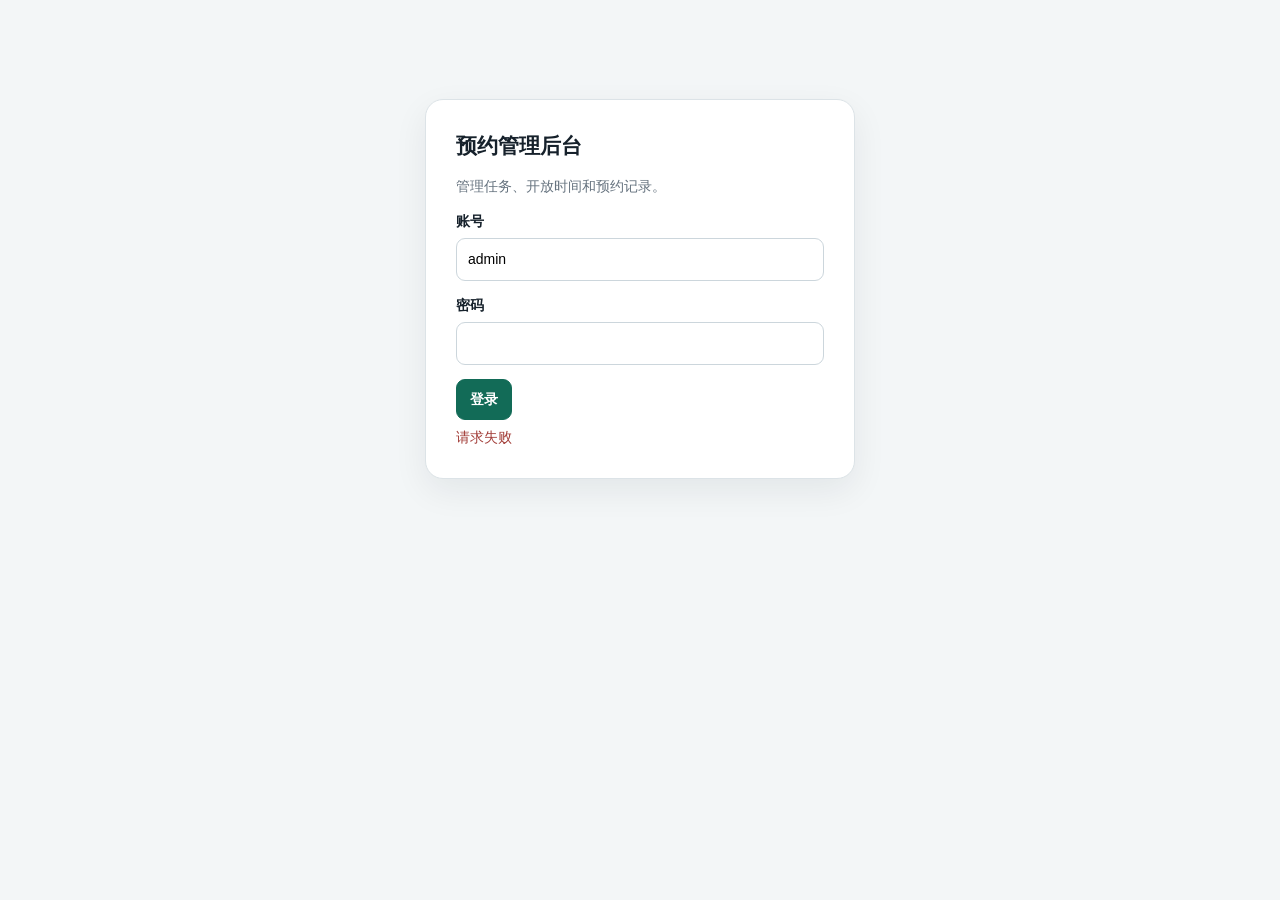
==== commit 58a46703: "build trusted booking v3 delivery" ====
--- a/admin.html
+++ b/admin.html
@@ -3,47 +3,17 @@
 <head>
   <meta charset="utf-8"><meta name="viewport" content="width=device-width,initial-scale=1">
   <title>预约管理后台</title>
-  <style>
-    :root{--ink:#16212b;--muted:#66737f;--line:#dce3e7;--bg:#f3f6f7;--panel:#fff;--green:#126b57;--green-soft:#e9f4f0;--blue:#28638e;--blue-soft:#eaf2f8;--amber:#8e6217;--amber-soft:#fff4dc;--red:#a23d38;--red-soft:#fbedeb;--shadow:0 12px 34px rgba(20,35,45,.07)}*{box-sizing:border-box}[hidden]{display:none!important}body{margin:0;background:var(--bg);color:var(--ink);font:14px/1.5 -apple-system,BlinkMacSystemFont,"Segoe UI","PingFang SC",sans-serif}button,input,select,textarea{font:inherit}button{cursor:pointer}.btn{display:inline-flex;align-items:center;justify-content:center;gap:6px;border:1px solid var(--line);background:#fff;color:var(--ink);border-radius:9px;padding:9px 13px;font-weight:750;text-decoration:none}.btn:hover{border-color:#9dabb5}.btn.primary{background:var(--green);border-color:var(--green);color:#fff}.btn.warning{background:var(--amber-soft);border-color:#e4c77f;color:var(--amber)}.btn.danger{color:var(--red)}.btn.small{padding:6px 9px;font-size:12px}.btn:disabled{opacity:.45;cursor:not-allowed}.login{width:min(430px,calc(100% - 28px));margin:11vh auto;padding:30px;background:#fff;border:1px solid var(--line);border-radius:18px;box-shadow:var(--shadow)}.login h1{margin:0 0 5px}.subtle{color:var(--muted)}.error{color:var(--red);min-height:20px;margin-top:7px}.app{min-height:100vh}.global-head{height:66px;background:#fff;border-bottom:1px solid var(--line);display:flex;align-items:center;justify-content:space-between;padding:0 max(20px,calc((100vw - 1240px)/2));position:sticky;top:0;z-index:5}.brand{display:flex;align-items:center;gap:10px;font-weight:850;font-size:17px}.mark{width:34px;height:34px;border-radius:10px;background:var(--green);color:#fff;display:grid;place-items:center}.shell{width:min(1240px,calc(100% - 32px));margin:24px auto 60px}.page-head{display:flex;justify-content:space-between;align-items:flex-start;gap:18px;margin-bottom:18px}.page-head h1{font-size:26px;margin:0 0 4px}.actions{display:flex;gap:8px;flex-wrap:wrap}.panel{background:#fff;border:1px solid var(--line);border-radius:15px;box-shadow:var(--shadow)}.field{margin-bottom:14px}.field label{display:block;font-weight:750;margin-bottom:6px}.field input,.field select,.field textarea{width:100%;border:1px solid #ccd6dc;border-radius:9px;padding:10px 11px;background:#fff}.field textarea{min-height:90px;resize:vertical}.filters{padding:14px;display:grid;grid-template-columns:1fr 190px auto;gap:10px;margin-bottom:13px}.filters .field{margin:0}.task-grid{display:grid;gap:11px}.task-card{padding:18px;display:grid;grid-template-columns:minmax(250px,1.3fr) minmax(220px,.8fr) auto;gap:20px;align-items:center}.badge{display:inline-flex;padding:4px 9px;border-radius:999px;background:#eef1f3;color:var(--muted);font-size:12px;font-weight:800}.badge.published,.badge.confirmed{background:var(--green-soft);color:var(--green)}.badge.draft{background:var(--blue-soft);color:var(--blue)}.badge.paused{background:var(--amber-soft);color:var(--amber)}.badge.cancelled,.badge.ended{background:var(--red-soft);color:var(--red)}.task-name{font-size:17px;font-weight:850;margin:5px 0 2px}.url{font-size:12px;color:var(--blue)}.stats{display:flex;gap:22px}.stat strong{display:block;font-size:20px}.stat span{font-size:12px;color:var(--muted)}.empty{padding:48px;text-align:center;color:var(--muted)}
-    .task-head{padding:18px 20px;margin-bottom:14px}.task-title-row{display:flex;gap:10px;align-items:center;flex-wrap:wrap}.task-title-row h1{font-size:23px;margin:0}.task-layout{display:grid;grid-template-columns:210px 1fr;gap:14px}.task-nav{padding:10px;align-self:start;position:sticky;top:80px}.task-nav button{width:100%;text-align:left;border:0;background:transparent;border-radius:8px;padding:10px 11px;margin:2px 0;font-weight:750;color:#44515b}.task-nav button.active{background:var(--green-soft);color:var(--green)}.content{padding:20px;min-width:0}.content h2{margin:0 0 14px}.summary{display:grid;grid-template-columns:repeat(4,1fr);gap:11px;margin-bottom:14px}.summary .panel{padding:16px}.summary strong{display:block;font-size:24px}.summary span{color:var(--muted)}.info-grid{display:grid;grid-template-columns:1fr 1fr;gap:12px}.info{background:#f6f8f9;border-radius:10px;padding:12px}.info strong{display:block;margin-bottom:3px}.date-tabs{display:flex;gap:7px;overflow:auto;margin-bottom:12px}.date-tab{white-space:nowrap;border:1px solid var(--line);background:#fff;border-radius:8px;padding:8px 10px}.date-tab.active{background:var(--green-soft);border-color:#82b2a5;color:var(--green)}.period{border-top:1px solid var(--line);padding:14px 0}.period:first-child{border-top:0}.period-head{display:flex;justify-content:space-between;margin-bottom:8px}.slots{display:grid;grid-template-columns:repeat(6,1fr);gap:7px}.slot{border:1px solid var(--line);background:#fff;border-radius:8px;padding:7px 4px;font-size:12px}.slot.booked{background:var(--green-soft);color:var(--green)}.slot.blocked{background:var(--amber-soft);color:var(--amber)}.slot.locked,.slot.closed{background:#f2f4f5;color:#9aa3aa}.table-wrap{overflow:auto}table{width:100%;border-collapse:collapse}th,td{text-align:left;padding:10px;border-bottom:1px solid var(--line);vertical-align:top}th{font-size:12px;color:var(--muted);white-space:nowrap}.booking-filters{display:grid;grid-template-columns:1fr 150px 150px 150px auto;gap:8px;margin-bottom:12px}.booking-filters input,.booking-filters select{border:1px solid #ccd6dc;border-radius:8px;padding:8px}.answer-list{font-size:12px;color:var(--muted)}
-    .wizard{padding:22px}.steps{display:grid;grid-template-columns:repeat(4,1fr);gap:6px;margin-bottom:22px}.step{border:0;border-radius:9px;padding:10px;background:#f0f3f4;color:var(--muted);font-weight:800}.step.active{background:var(--green-soft);color:var(--green)}.step.done{background:var(--blue-soft);color:var(--blue)}.wizard-grid{display:grid;grid-template-columns:minmax(0,1.2fr) minmax(300px,.8fr);gap:20px}.editor-card{border:1px solid var(--line);border-radius:12px;padding:16px}.editor-card h3{margin:0 0 13px}.preview{background:#f7faf9;border:1px solid #d7e8e2;border-radius:12px;padding:18px;align-self:start;position:sticky;top:82px}.preview h2{margin:6px 0}.preview-slots{display:grid;grid-template-columns:repeat(3,1fr);gap:5px;margin-top:10px}.preview-slot{background:white;border:1px solid var(--line);border-radius:7px;padding:6px;text-align:center;font-size:12px}.date-tools{display:grid;grid-template-columns:1fr auto;gap:8px}.range-row{display:grid;grid-template-columns:1fr 1fr auto;gap:8px;margin-top:8px}.weekday{display:flex;gap:5px;flex-wrap:wrap;margin-top:8px}.weekday label{border:1px solid var(--line);border-radius:7px;padding:5px 7px}.weekday input{width:auto}.chips{display:flex;flex-wrap:wrap;gap:6px;margin-top:9px}.chip{border:1px solid #a9cfc4;background:var(--green-soft);color:var(--green);border-radius:999px;padding:5px 8px}.row-card{display:grid;grid-template-columns:1fr 1fr 1fr auto;gap:8px;align-items:end;background:#f5f7f8;border-radius:10px;padding:10px;margin-bottom:8px}.row-card.field-row{grid-template-columns:1fr 150px 1fr auto auto}.row-card .field{margin:0}.wizard-footer{display:flex;justify-content:space-between;align-items:center;margin-top:18px;padding-top:16px;border-top:1px solid var(--line)}.review{display:grid;grid-template-columns:1fr 1fr;gap:12px}.review .info{min-height:85px}.conflict{background:var(--amber-soft);border:1px solid #e2c57c;color:var(--amber);border-radius:10px;padding:12px;margin-top:10px}.modal-backdrop{position:fixed;inset:0;background:rgba(15,25,32,.45);z-index:20;display:grid;place-items:center;padding:16px}.modal{width:min(460px,100%);background:white;border-radius:15px;padding:22px;box-shadow:var(--shadow)}.modal h2{margin-top:0}.toast{position:fixed;left:50%;bottom:24px;transform:translate(-50%,20px);opacity:0;background:#17212b;color:#fff;padding:11px 16px;border-radius:10px;transition:.2s;z-index:30}.toast.show{opacity:1;transform:translate(-50%,0)}
-    @media(max-width:900px){.task-card{grid-template-columns:1fr}.task-layout{grid-template-columns:1fr}.task-nav{position:static;display:flex;overflow:auto}.task-nav button{width:auto;white-space:nowrap}.wizard-grid{grid-template-columns:1fr}.preview{position:static}.summary{grid-template-columns:1fr 1fr}.slots{grid-template-columns:repeat(4,1fr)}.booking-filters{grid-template-columns:1fr 1fr}.row-card.field-row{grid-template-columns:1fr 1fr}.filters{grid-template-columns:1fr 150px}}@media(max-width:560px){.shell{width:calc(100% - 18px);margin-top:14px}.global-head{padding:0 10px}.page-head{display:block}.page-head .actions{margin-top:10px}.steps{grid-template-columns:1fr 1fr}.summary{grid-template-columns:1fr 1fr}.info-grid,.review{grid-template-columns:1fr}.slots{grid-template-columns:repeat(3,1fr)}.booking-filters,.filters,.range-row{grid-template-columns:1fr}.row-card{grid-template-columns:1fr 1fr}.wizard{padding:15px}}
-  </style>
+  <link rel="stylesheet" href="/static/admin.css">
 </head>
 <body>
-  <section class="login" id="loginPanel"><h1>预约管理后台</h1><p class="subtle">管理任务、开放时间和预约记录。</p><form id="loginForm"><div class="field"><label for="password">后台密码</label><input id="password" type="password" autocomplete="current-password"></div><button class="btn primary" type="submit">登录</button><div class="error" id="loginError"></div></form></section>
-  <div class="app" id="adminApp" hidden><header class="global-head"><div class="brand"><span class="mark">约</span><span>预约管理</span></div><div class="actions"><button class="btn" data-route="/admin">全部任务</button><button class="btn" id="logout">退出</button></div></header><main class="shell" id="root"></main></div>
-  <div class="modal-backdrop" id="cancelModal" hidden><section class="modal"><h2>取消预约</h2><p class="subtle" id="cancelTarget"></p><div class="field"><label for="cancelReason">取消原因</label><textarea id="cancelReason" placeholder="例如：管理员与预约人确认后取消"></textarea></div><div class="actions"><button class="btn" id="closeCancel">返回</button><button class="btn danger" id="confirmCancel">确认取消</button></div></section></div>
+  <section class="login" id="loginPanel"><h1>预约管理后台</h1><p class="subtle">管理任务、开放时间和预约记录。</p><form id="loginForm"><div class="field"><label for="username">账号</label><input id="username" autocomplete="username" value="admin"></div><div class="field"><label for="password">密码</label><input id="password" type="password" autocomplete="current-password"></div><button class="btn primary" type="submit">登录</button><div class="error" id="loginError" role="alert"></div></form></section>
+  <div class="app" id="adminApp" hidden><header class="global-head"><div class="brand"><span class="mark">约</span><span>预约管理</span></div><nav class="actions" aria-label="后台导航"><button class="btn" data-route="/admin">全部任务</button><button class="btn" data-route="/admin/agenda">今日议程</button><button class="btn" data-route="/admin/notifications">通知</button><button class="btn" data-route="/admin/settings">系统设置</button><button class="btn" id="logout">退出</button></nav></header><div class="security-banner" id="securityBanner" hidden>安全提醒：当前仍在使用默认后台密码，请尽快在生产环境更换。</div><main class="shell" id="root"></main></div>
+  <div class="modal-backdrop" id="cancelModal" hidden><section class="modal" role="dialog" aria-modal="true" aria-labelledby="cancelModalTitle"><h2 id="cancelModalTitle">取消预约</h2><p class="subtle" id="cancelTarget"></p><div class="field"><label for="cancelReason">取消原因</label><textarea id="cancelReason" placeholder="例如：管理员与预约人确认后取消"></textarea></div><div class="actions"><button class="btn" id="closeCancel">返回</button><button class="btn danger" id="confirmCancel">确认取消</button></div></section></div>
+  <div class="modal-backdrop" id="statusModal" hidden><section class="modal" role="dialog" aria-modal="true" aria-labelledby="statusModalTitle"><h2 id="statusModalTitle">确认操作</h2><p id="statusModalText"></p><div class="actions"><button class="btn" id="closeStatusModal">取消</button><button class="btn warning" id="confirmStatus">确认</button></div></section></div>
+  <div class="modal-backdrop" id="blockModal" hidden><section class="modal" role="dialog" aria-modal="true" aria-labelledby="blockModalTitle"><h2 id="blockModalTitle">确认时间操作</h2><p id="blockModalText"></p><div class="actions"><button class="btn" id="closeBlockModal">取消</button><button class="btn warning" id="confirmBlock">确认</button></div></section></div>
   <div class="toast" id="toast"></div>
-  <script>
-    const $=s=>document.querySelector(s),root=$("#root");const state={tasks:[],task:null,bookings:[],editor:null,step:1,saveMode:"draft",forceRemoveBlocks:false,cancelId:null,selectedDate:""};const statusName={draft:"草稿",published:"进行中",paused:"已暂停",ended:"已结束",archived:"已归档",confirmed:"已预约",cancelled:"已取消"};
-    async function api(path,options={}){const r=await fetch(path,{headers:{"Content-Type":"application/json",...(options.headers||{})},...options});const d=r.headers.get("content-type")?.includes("json")?await r.json():await r.text();if(!r.ok){if(r.status===401)showLogin();throw Object.assign(new Error(d.error||"请求失败"),{data:d,status:r.status})}return d}function esc(v){return String(v??"").replace(/[&<>"']/g,c=>({"&":"&amp;","<":"&lt;",">":"&gt;",'"':"&quot;","'":"&#039;"})[c])}function toast(m){$("#toast").textContent=m;$("#toast").classList.add("show");clearTimeout(toast.timer);toast.timer=setTimeout(()=>$("#toast").classList.remove("show"),2400)}function showLogin(m=""){$("#adminApp").hidden=true;$("#loginPanel").hidden=false;$("#loginError").textContent=m}function showApp(){$("#loginPanel").hidden=true;$("#adminApp").hidden=false}function route(path){history.pushState({},"",path);renderRoute()}window.addEventListener("popstate",renderRoute);document.addEventListener("click",e=>{const b=e.target.closest("[data-route]");if(b){e.preventDefault();route(b.dataset.route)}});
-    async function renderRoute(){const parts=location.pathname.split("/").filter(Boolean);try{if(parts.length===1){await renderList();return}if(parts[1]==="tasks"&&parts[2]==="new"){openEditor();return}if(parts[1]==="tasks"&&parts[2]){const id=Number(parts[2]);if(parts[3]==="edit"){const task=await api(`/api/admin/tasks/${id}`);openEditor(task);return}await loadTask(id);renderTask(parts[3]||"overview");return}route("/admin")}catch(e){root.innerHTML=`<section class="panel empty"><h2>页面加载失败</h2><p>${esc(e.message)}</p><button class="btn" data-route="/admin">返回任务列表</button></section>`}}
-    async function renderList(){state.tasks=await api("/api/admin/tasks");root.innerHTML=`<div class="page-head"><div><h1>预约任务</h1><div class="subtle">每个任务拥有独立预约链接和数据。</div></div><button class="btn primary" data-route="/admin/tasks/new">新建预约任务</button></div><section class="panel filters"><div class="field"><label for="taskSearch">搜索</label><input id="taskSearch" placeholder="任务名称或公开标题"></div><div class="field"><label for="taskStatus">状态</label><select id="taskStatus"><option value="all">全部状态</option>${Object.entries(statusName).slice(0,5).map(([k,v])=>`<option value="${k}">${v}</option>`).join("")}</select></div><div class="field"><label>&nbsp;</label><button class="btn" id="clearTaskFilters">清除</button></div></section><div class="task-grid" id="taskGrid"></div>`;renderTaskCards();$("#taskSearch").addEventListener("input",renderTaskCards);$("#taskStatus").addEventListener("change",renderTaskCards);$("#clearTaskFilters").onclick=()=>{$("#taskSearch").value="";$("#taskStatus").value="all";renderTaskCards()}}
-    function renderTaskCards(){const q=($("#taskSearch")?.value||"").trim().toLowerCase(),status=$("#taskStatus")?.value||"all";const items=state.tasks.filter(t=>(status==="all"||t.status===status)&&(!q||`${t.name} ${t.title}`.toLowerCase().includes(q)));$("#taskGrid").innerHTML=items.length?items.map(t=>`<article class="panel task-card"><div><span class="badge ${t.status}">${statusName[t.status]}</span><div class="task-name">${esc(t.name)}</div><div class="subtle">${esc(t.title)}</div><div class="url">/b/${t.publicId}</div></div><div class="stats"><div class="stat"><strong>${t.bookingCount}</strong><span>当前预约</span></div><div class="stat"><strong>${t.slotCount}</strong><span>时间段</span></div><div class="stat"><strong>${t.dates.length}</strong><span>日期</span></div></div><div class="actions"><button class="btn primary" data-route="/admin/tasks/${t.id}/overview">管理</button><button class="btn small" data-copy="${t.publicId}">复制链接</button><button class="btn small" data-duplicate="${t.id}">复制任务</button></div></article>`).join(""):`<section class="panel empty">没有符合条件的任务。</section>`;root.querySelectorAll("[data-copy]").forEach(b=>b.onclick=()=>copyLink(b.dataset.copy));root.querySelectorAll("[data-duplicate]").forEach(b=>b.onclick=()=>duplicateTask(b.dataset.duplicate))}
-    async function loadTask(id){const [task,bookings]=await Promise.all([api(`/api/admin/tasks/${id}`),api(`/api/admin/tasks/${id}/bookings`)]);state.task=task;state.bookings=bookings;if(!task.dates.includes(state.selectedDate))state.selectedDate=task.dates[0]||""}
-    function taskShell(section,content){const t=state.task;root.innerHTML=`<section class="panel task-head"><div class="page-head"><div><div class="task-title-row"><h1>${esc(t.name)}</h1><span class="badge ${t.status}">${statusName[t.status]}</span></div><div class="subtle">${esc(t.title)} · /b/${t.publicId}</div></div><div class="actions"><a class="btn" href="/b/${t.publicId}" target="_blank">预览预约页</a><button class="btn" data-copy="${t.publicId}">复制链接</button>${statusButtons(t)}</div></div></section><div class="task-layout"><nav class="panel task-nav">${[["overview","概览"],["bookings","预约名单"],["schedule","开放时间"],["form","收集表单"],["settings","任务设置"]].map(([key,label])=>`<button class="${section===key?"active":""}" data-route="/admin/tasks/${t.id}/${key}">${label}</button>`).join("")}</nav><section class="panel content">${content}</section></div>`;root.querySelector("[data-copy]").onclick=()=>copyLink(t.publicId);root.querySelectorAll("[data-status]").forEach(b=>b.onclick=()=>setStatus(b.dataset.status))}
-    function statusButtons(t){if(t.status==="draft")return `<button class="btn primary" data-status="published">发布</button>`;if(t.status==="published")return `<button class="btn warning" data-status="paused">暂停</button><button class="btn" data-status="ended">结束</button>`;if(t.status==="paused")return `<button class="btn primary" data-status="published">恢复</button><button class="btn" data-status="ended">结束</button>`;if(t.status==="ended")return `<button class="btn" data-status="archived">归档</button>`;return `<button class="btn" data-status="ended">恢复到已结束</button>`}
-    function renderTask(section){const t=state.task;if(section==="overview"){const active=state.bookings.filter(b=>b.status==="confirmed").length;taskShell(section,`<h2>任务概览</h2><div class="summary"><div class="panel"><strong>${active}</strong><span>当前预约</span></div><div class="panel"><strong>${t.slots.length}</strong><span>总时间段</span></div><div class="panel"><strong>${t.slots.filter(s=>s.status==="available").length}</strong><span>当前可预约</span></div><div class="panel"><strong>${t.dates.length}</strong><span>开放日期</span></div></div><div class="info-grid"><div class="info"><strong>预约说明</strong>${esc(t.description)||"未设置"}</div><div class="info"><strong>地点</strong>${esc(t.location)||"未设置"}</div><div class="info"><strong>单次时长</strong>${t.slotMinutes} 分钟</div><div class="info"><strong>开放方式</strong>${t.openingStrategy==="any"?"全部开放":"按顺序逐个开放"}</div></div>`);return}if(section==="bookings"){renderBookings();return}if(section==="schedule"){renderSchedule();return}if(section==="form"){taskShell(section,`<div class="page-head"><div><h2>收集表单</h2><div class="subtle">姓名和邮箱为固定验证字段。</div></div><button class="btn primary" data-route="/admin/tasks/${t.id}/edit?step=3">编辑表单</button></div><div class="info"><strong>系统字段</strong>姓名（必填）、邮箱（必填并验证）</div>${t.fields.map(f=>`<div class="info" style="margin-top:8px"><strong>${esc(f.label)} ${f.required?"· 必填":"· 选填"}</strong>${{text:"单行文本",textarea:"多行文本",phone:"手机号",select:`选择项：${f.options.join(" / ")}`}[f.type]}</div>`).join("")||`<div class="empty">没有附加字段。</div>`}`);return}taskShell(section,`<div class="page-head"><div><h2>任务设置</h2><div class="subtle">修改基本信息、开放规则或表单。</div></div><button class="btn primary" data-route="/admin/tasks/${t.id}/edit">编辑任务</button></div><div class="info-grid"><div class="info"><strong>后台名称</strong>${esc(t.name)}</div><div class="info"><strong>公开标题</strong>${esc(t.title)}</div><div class="info"><strong>联系人</strong>${esc(t.contact)||"未设置"}</div><div class="info"><strong>时区</strong>${esc(t.timezone)}</div></div><div class="conflict" style="margin-top:14px"><strong>数据保护</strong><br>修改开放设置不会静默删除预约；不再有效的后台占用也必须确认后才能清理。</div>`)}
-    async function renderBookings(){const t=state.task;taskShell("bookings",`<div class="page-head"><div><h2>预约名单</h2><div class="subtle">可查看当前预约和取消历史。</div></div><a class="btn" href="/api/admin/tasks/${t.id}/export.csv">导出 CSV</a></div><div class="booking-filters"><input id="bookingSearch" placeholder="搜索姓名、邮箱或答案"><select id="bookingStatus"><option value="all">全部状态</option><option value="confirmed">已预约</option><option value="cancelled">已取消</option></select><input id="bookingStart" type="date" aria-label="开始日期"><input id="bookingEnd" type="date" aria-label="结束日期"><button class="btn" id="applyBookingFilter">筛选</button></div><div class="table-wrap" id="bookingTable"></div>`);const apply=async()=>{const p=new URLSearchParams({status:$("#bookingStatus").value});if($("#bookingSearch").value.trim())p.set("search",$("#bookingSearch").value.trim());if($("#bookingStart").value)p.set("startDate",$("#bookingStart").value);if($("#bookingEnd").value)p.set("endDate",$("#bookingEnd").value);state.bookings=await api(`/api/admin/tasks/${t.id}/bookings?${p}`);renderBookingTable()};$("#applyBookingFilter").onclick=apply;$("#bookingSearch").addEventListener("keydown",e=>{if(e.key==="Enter")apply()});renderBookingTable()}
-    function renderBookingTable(){const fields=state.task.fields,rows=state.bookings;$("#bookingTable").innerHTML=`<table><thead><tr><th>状态</th><th>预约时间</th><th>预约人</th><th>附加信息</th><th>提交/取消</th><th>操作</th></tr></thead><tbody>${rows.length?rows.map(b=>{const labels=b.answers.__labels||{};const items=Object.entries(b.answers).filter(([k])=>k!=="__labels").map(([k,v])=>`${esc(labels[k]||fields.find(f=>f.key===k)?.label||k)}：${esc(v)}`).join("<br>");return `<tr><td><span class="badge ${b.status}">${statusName[b.status]}</span></td><td><strong>${b.date}<br>${b.time}–${b.endTime}</strong></td><td>${esc(b.name)}<br><span class="subtle">${esc(b.email)}</span></td><td class="answer-list">${items||"-"}</td><td>${b.createdAt}${b.cancelledAt?`<br><span class="subtle">取消：${b.cancelledAt}<br>${esc(b.cancellationReason)}</span>`:""}</td><td>${b.status==="confirmed"?`<button class="btn small danger" data-cancel-booking="${b.id}" data-cancel-name="${esc(b.name)}">取消</button>`:"-"}</td></tr>`}).join(""):`<tr><td colspan="6" class="empty">没有符合条件的记录。</td></tr>`}</tbody></table>`;document.querySelectorAll("[data-cancel-booking]").forEach(b=>b.onclick=()=>openCancel(b.dataset.cancelBooking,b.dataset.cancelName))}
-    function renderSchedule(){const t=state.task,slots=t.slots.filter(s=>s.date===state.selectedDate),groups=new Map();slots.forEach(s=>{if(!groups.has(s.periodId))groups.set(s.periodId,{label:s.periodLabel,slots:[]});groups.get(s.periodId).slots.push(s)});taskShell("schedule",`<div class="page-head"><div><h2>开放时间</h2><div class="subtle">点击可预约时间进行后台占用，再次点击可释放。</div></div><button class="btn primary" data-route="/admin/tasks/${t.id}/edit?step=2">编辑开放规则</button></div><div class="date-tabs">${t.dates.map(d=>`<button class="date-tab ${d===state.selectedDate?"active":""}" data-date="${d}">${d}</button>`).join("")}</div>${[...groups.values()].map(g=>`<section class="period"><div class="period-head"><strong>${esc(g.label)}</strong><span>${g.slots[0].time}–${g.slots.at(-1).endTime}</span></div><div class="slots">${g.slots.map(s=>`<button class="slot ${s.status}" data-slot-date="${s.date}" data-slot-time="${s.time}" data-slot-status="${s.status}" ${!["available","blocked"].includes(s.status)?"disabled":""}>${s.time}<br>${{available:"可预约",blocked:"已占用",booked:"已预约",locked:"待开放",closed:"已关闭"}[s.status]}</button>`).join("")}</div></section>`).join("")||`<div class="empty">没有时间段。</div>`}`);root.querySelectorAll("[data-date]").forEach(b=>b.onclick=()=>{state.selectedDate=b.dataset.date;renderSchedule()});root.querySelectorAll("[data-slot-status]").forEach(b=>b.onclick=()=>toggleBlock(b))}
-    async function toggleBlock(b){const blocking=b.dataset.slotStatus==="available";await api(`/api/admin/tasks/${state.task.id}/blocked-slots`,{method:blocking?"POST":"DELETE",body:JSON.stringify({date:b.dataset.slotDate,time:b.dataset.slotTime})});toast(blocking?"时间已占用":"占用已释放");await loadTask(state.task.id);renderSchedule()}
-    function blankEditor(){const d=new Date(Date.now()+86400000),key=`${d.getFullYear()}-${String(d.getMonth()+1).padStart(2,"0")}-${String(d.getDate()).padStart(2,"0")}`;return {id:null,name:"",title:"",description:"",location:"",contact:"",timezone:"Asia/Shanghai",slotMinutes:10,openingStrategy:"any",dates:[key],periods:[{label:"上午",start:"09:00",end:"12:00"}],fields:[]}}
-    function openEditor(task=null){state.editor=task?JSON.parse(JSON.stringify(task)):blankEditor();const p=new URLSearchParams(location.search);state.step=Number(p.get("step"))||1;state.forceRemoveBlocks=false;renderWizard()}
-    function renderWizard(){const e=state.editor,labels=["基本信息","开放时间","收集表单","预览发布"];root.innerHTML=`<div class="page-head"><div><h1>${e.id?"编辑预约任务":"新建预约任务"}</h1><div class="subtle">${e.id?"修改后需保存才能生效。":"按步骤完成设置，最后预览并发布。"}</div></div><button class="btn" data-route="${e.id?`/admin/tasks/${e.id}/settings`:"/admin"}">退出编辑</button></div><section class="panel wizard"><div class="steps">${labels.map((l,i)=>`<button class="step ${state.step===i+1?"active":state.step>i+1?"done":""}" data-step="${i+1}">${i+1}. ${l}</button>`).join("")}</div><div class="wizard-grid"><div id="wizardMain"></div><aside class="preview" id="livePreview"></aside></div><div class="error" id="wizardError"></div><div id="conflictBox"></div><div class="wizard-footer"><button class="btn" id="prevStep" ${state.step===1?"disabled":""}>上一步</button><div class="actions">${state.step<4?`<button class="btn primary" id="nextStep">下一步</button>`:`<button class="btn" id="saveDraft">保存${e.id?"修改":"草稿"}</button>${!e.id||e.status==="draft"?`<button class="btn primary" id="savePublish">保存并发布</button>`:""}`}</div></div></section>`;renderWizardStep();root.querySelectorAll("[data-step]").forEach(b=>b.onclick=()=>{syncWizard();state.step=Number(b.dataset.step);renderWizard()});$("#prevStep").onclick=()=>{syncWizard();state.step--;renderWizard()};if($("#nextStep"))$("#nextStep").onclick=()=>{syncWizard();const err=validateStep(state.step);if(err){$("#wizardError").textContent=err;return}state.step++;renderWizard()};if($("#saveDraft"))$("#saveDraft").onclick=()=>saveTask(false);if($("#savePublish"))$("#savePublish").onclick=()=>saveTask(true)}
-    function renderWizardStep(){const e=state.editor,box=$("#wizardMain");if(state.step===1)box.innerHTML=`<section class="editor-card"><h3>任务基本信息</h3><div class="field"><label for="editName">后台任务名称</label><input id="editName" value="${esc(e.name)}" placeholder="方便管理员识别"></div><div class="field"><label for="editTitle">公开页面标题</label><input id="editTitle" value="${esc(e.title)}"></div><div class="field"><label for="editDescription">预约说明</label><textarea id="editDescription">${esc(e.description)}</textarea></div><div class="field"><label for="editLocation">地点</label><input id="editLocation" value="${esc(e.location)}"></div><div class="field"><label for="editContact">联系人/联系方式</label><input id="editContact" value="${esc(e.contact)}"></div><div class="field"><label for="editTimezone">时区</label><select id="editTimezone">${["Asia/Shanghai","Asia/Hong_Kong","UTC"].map(z=>`<option ${e.timezone===z?"selected":""}>${z}</option>`).join("")}</select></div></section>`;else if(state.step===2){box.innerHTML=`<section class="editor-card"><h3>可预约日期</h3><div class="date-tools"><input id="singleDate" type="date"><button class="btn" id="addDate">添加日期</button></div><div class="range-row"><input id="rangeStart" type="date" aria-label="批量开始日期"><input id="rangeEnd" type="date" aria-label="批量结束日期"><button class="btn" id="addRange">批量添加</button></div><div class="weekday">${["日","一","二","三","四","五","六"].map((v,i)=>`<label><input type="checkbox" value="${i}" checked>周${v}</label>`).join("")}</div><div class="chips">${e.dates.map(d=>`<button class="chip" data-remove-date="${d}">${d} ×</button>`).join("")}</div></section><section class="editor-card" style="margin-top:12px"><div class="page-head"><h3>每日开放时段</h3><button class="btn" id="addPeriod">添加时段</button></div><div id="periodRows">${e.periods.map((p,i)=>periodRow(p,i)).join("")}</div><div class="info-grid"><div class="field"><label for="editDuration">单次预约时长</label><select id="editDuration">${[5,10,15,20,30,60].map(v=>`<option value="${v}" ${Number(e.slotMinutes)===v?"selected":""}>${v} 分钟</option>`).join("")}</select></div><div class="field"><label for="editStrategy">开放方式</label><select id="editStrategy"><option value="any" ${e.openingStrategy==="any"?"selected":""}>全部时间立即开放</option><option value="sequential" ${e.openingStrategy==="sequential"?"selected":""}>按顺序逐个开放</option></select></div></div></section>`;bindScheduleEditor()}else if(state.step===3){box.innerHTML=`<section class="editor-card"><div class="page-head"><div><h3>预约表单</h3><div class="subtle">姓名、邮箱固定；附加字段可改名且不会丢失历史答案。</div></div><button class="btn" id="addField">添加字段</button></div><div class="info"><strong>固定字段</strong>姓名、已验证邮箱</div><div id="fieldRows" style="margin-top:10px">${e.fields.map((f,i)=>fieldRow(f,i)).join("")}</div></section>`;bindFieldEditor()}else box.innerHTML=`<section class="editor-card"><h3>发布前检查</h3><div class="review"><div class="info"><strong>公开页面</strong>${esc(e.title)}<br>${esc(e.location)||"未设置地点"}</div><div class="info"><strong>开放日期</strong>${e.dates.length} 天<br>${e.dates[0]||"-"} 至 ${e.dates.at(-1)||"-"}</div><div class="info"><strong>预约规则</strong>${e.slotMinutes} 分钟/次<br>${e.periods.length} 个每日时段</div><div class="info"><strong>收集信息</strong>姓名、邮箱<br>${e.fields.length} 个附加字段</div></div><div class="conflict"><strong>发布说明</strong><br>“保存草稿”不会改变公开状态；“保存并发布”会立即允许用户通过独立链接预约。</div></section>`;renderPreview()}
-    function periodRow(p,i){return `<div class="row-card"><div class="field"><label>名称</label><input data-period="${i}" data-key="label" value="${esc(p.label)}"></div><div class="field"><label>开始</label><input type="time" data-period="${i}" data-key="start" value="${p.start}"></div><div class="field"><label>结束</label><input type="time" data-period="${i}" data-key="end" value="${p.end}"></div><button class="btn danger" data-remove-period="${i}">删除</button></div>`}function fieldRow(f,i){return `<div class="row-card field-row"><div class="field"><label>字段名称</label><input data-field="${i}" data-key="label" value="${esc(f.label)}"></div><div class="field"><label>类型</label><select data-field="${i}" data-key="type">${[["text","单行文本"],["textarea","多行文本"],["phone","手机号"],["select","选择项"]].map(([v,l])=>`<option value="${v}" ${f.type===v?"selected":""}>${l}</option>`).join("")}</select></div><div class="field"><label>选项（逗号分隔）</label><input data-field="${i}" data-key="options" value="${esc((f.options||[]).join(","))}" ${f.type!=="select"?"disabled":""}></div><label><input type="checkbox" data-field="${i}" data-key="required" ${f.required?"checked":""}> 必填</label><button class="btn danger" data-remove-field="${i}">删除</button></div>`}
-    function bindScheduleEditor(){$("#addDate").onclick=()=>{const d=$("#singleDate").value;if(d&&!state.editor.dates.includes(d))state.editor.dates.push(d);state.editor.dates.sort();renderWizard()};$("#addRange").onclick=()=>{const a=$("#rangeStart").value,z=$("#rangeEnd").value;if(!a||!z)return;const days=new Set([...document.querySelectorAll(".weekday input:checked")].map(x=>Number(x.value)));for(let d=new Date(`${a}T12:00:00`),end=new Date(`${z}T12:00:00`);d<=end;d.setDate(d.getDate()+1))if(days.has(d.getDay())){const k=`${d.getFullYear()}-${String(d.getMonth()+1).padStart(2,"0")}-${String(d.getDate()).padStart(2,"0")}`;if(!state.editor.dates.includes(k))state.editor.dates.push(k)}state.editor.dates.sort();renderWizard()};document.querySelectorAll("[data-remove-date]").forEach(b=>b.onclick=()=>{state.editor.dates=state.editor.dates.filter(d=>d!==b.dataset.removeDate);renderWizard()});$("#addPeriod").onclick=()=>{state.editor.periods.push({label:`时段 ${state.editor.periods.length+1}`,start:"13:00",end:"17:00"});renderWizard()};$("#periodRows").addEventListener("input",e=>{const i=Number(e.target.dataset.period);if(Number.isInteger(i))state.editor.periods[i][e.target.dataset.key]=e.target.value;renderPreview()});document.querySelectorAll("[data-remove-period]").forEach(b=>b.onclick=()=>{state.editor.periods.splice(Number(b.dataset.removePeriod),1);renderWizard()});$("#editDuration").onchange=()=>{state.editor.slotMinutes=Number($("#editDuration").value);renderPreview()};$("#editStrategy").onchange=()=>{state.editor.openingStrategy=$("#editStrategy").value}}
-    function bindFieldEditor(){$("#addField").onclick=()=>{state.editor.fields.push({key:"",label:"",type:"text",options:[],required:false});renderWizard()};$("#fieldRows").addEventListener("input",e=>{const i=Number(e.target.dataset.field);if(!Number.isInteger(i))return;const key=e.target.dataset.key;if(key==="required")state.editor.fields[i][key]=e.target.checked;else if(key==="options")state.editor.fields[i][key]=e.target.value.split(/[,，]/).map(v=>v.trim()).filter(Boolean);else state.editor.fields[i][key]=e.target.value;if(key==="type")renderWizard()});document.querySelectorAll("[data-remove-field]").forEach(b=>b.onclick=()=>{state.editor.fields.splice(Number(b.dataset.removeField),1);renderWizard()})}
-    function syncWizard(){const e=state.editor;if($("#editName")){e.name=$("#editName").value.trim();e.title=$("#editTitle").value.trim();e.description=$("#editDescription").value.trim();e.location=$("#editLocation").value.trim();e.contact=$("#editContact").value.trim();e.timezone=$("#editTimezone").value}if($("#editDuration")){e.slotMinutes=Number($("#editDuration").value);e.openingStrategy=$("#editStrategy").value}}
-    function validateStep(step){const e=state.editor;if(step===1&&(!e.name||!e.title))return "请填写后台任务名称和公开页面标题。";if(step===2&&(!e.dates.length||!e.periods.length))return "请至少设置一个日期和一个开放时段。";if(step===3){for(const f of e.fields){if(!f.label)return "请填写所有附加字段名称。";if(f.type==="select"&&(f.options||[]).length<2)return `“${f.label}”至少需要两个选项。`}}return ""}
-    function renderPreview(){const e=state.editor,duration=Number($("#editDuration")?.value||e.slotMinutes||10);let daily=0;for(const p of e.periods){const [a,b]=(p.start||"0:0").split(":").map(Number),[c,d]=(p.end||"0:0").split(":").map(Number);daily+=Math.max(0,Math.floor(((c*60+d)-(a*60+b))/duration))}$("#livePreview").innerHTML=`<span class="badge">预约页预览</span><h2>${esc(e.title)||"公开页面标题"}</h2><p>${esc(e.description)||"预约说明将显示在这里。"}</p><div class="subtle">${esc(e.location)||"未设置地点"} · ${duration} 分钟/次</div><hr style="border:0;border-top:1px solid var(--line)"><strong>${e.dates.length} 个日期 · 每天约 ${daily} 个时间段</strong><div class="preview-slots">${e.periods.slice(0,2).flatMap(p=>{const out=[];let [h,m]=p.start.split(":").map(Number),[eh,em]=p.end.split(":").map(Number),end=eh*60+em,cur=h*60+m;for(let n=0;n<3&&cur+duration<=end;n++,cur+=duration)out.push(`<span class="preview-slot">${String(Math.floor(cur/60)).padStart(2,"0")}:${String(cur%60).padStart(2,"0")}</span>`);return out}).join("")}</div>`}
-    async function saveTask(publish,force=false){syncWizard();for(let s=1;s<=3;s++){const err=validateStep(s);if(err){state.step=s;renderWizard();$("#wizardError").textContent=err;return}}const payload={...state.editor,forceRemoveBlocks:force};delete payload.slots;delete payload.createdAt;delete payload.updatedAt;delete payload.isDefault;try{let task;if(state.editor.id)task=await api(`/api/admin/tasks/${state.editor.id}`,{method:"PUT",body:JSON.stringify(payload)});else task=await api("/api/admin/tasks",{method:"POST",body:JSON.stringify(payload)});if(publish&&task.status!=="published")await api(`/api/admin/tasks/${task.id}/status`,{method:"POST",body:JSON.stringify({status:"published"})});toast(publish?"任务已保存并发布":"任务已保存");route(`/admin/tasks/${task.id}/overview`)}catch(err){if(err.data?.requiresBlockCleanup){$("#conflictBox").innerHTML=`<div class="conflict"><strong>${esc(err.message)}</strong><br>这些占用不再属于新开放时间。<div class="actions" style="margin-top:8px"><button class="btn warning" id="forceSave">确认清理并保存</button></div></div>`;$("#forceSave").onclick=()=>saveTask(publish,true)}else $("#wizardError").textContent=err.message}}
-    async function setStatus(status){try{await api(`/api/admin/tasks/${state.task.id}/status`,{method:"POST",body:JSON.stringify({status})});toast(`任务已更新为${statusName[status]}`);await loadTask(state.task.id);renderTask(location.pathname.split("/").filter(Boolean)[3]||"overview")}catch(e){toast(e.message)}}async function duplicateTask(id){const t=await api(`/api/admin/tasks/${id}/copy`,{method:"POST"});toast("已复制为新草稿");route(`/admin/tasks/${t.id}/edit`)}async function copyLink(id){const u=`${location.origin}/b/${id}`;try{await navigator.clipboard.writeText(u);toast("预约链接已复制")}catch{await navigator.clipboard?.writeText?.(u);toast(u)}}
-    function openCancel(id,name){state.cancelId=Number(id);$("#cancelTarget").textContent=`预约人：${name}`;$("#cancelReason").value="";$("#cancelModal").hidden=false}$("#closeCancel").onclick=()=>$("#cancelModal").hidden=true;$("#confirmCancel").onclick=async()=>{const reason=$("#cancelReason").value.trim()||"管理员取消";await api(`/api/admin/tasks/${state.task.id}/bookings/${state.cancelId}`,{method:"DELETE",body:JSON.stringify({reason})});$("#cancelModal").hidden=true;toast("预约已取消并保留记录");state.bookings=await api(`/api/admin/tasks/${state.task.id}/bookings`);renderBookings()};
-    $("#loginForm").onsubmit=async e=>{e.preventDefault();try{await api("/api/admin/login",{method:"POST",body:JSON.stringify({password:$("#password").value})});showApp();renderRoute()}catch(err){showLogin(err.message)}};$("#logout").onclick=async()=>{await api("/api/admin/logout",{method:"POST"});showLogin()};
-    (async()=>{try{const s=await api("/api/admin/session");if(!s.authenticated){showLogin();return}showApp();await renderRoute()}catch(e){showLogin(e.message)}})();
-  </script>
+  <script src="/static/admin.js" defer></script>
+  <script src="/static/admin_product.js" defer></script>
+  <script src="/static/admin_v3.js" defer></script>
 </body>
 </html>
--- a/static/admin.css
+++ b/static/admin.css
@@ -0,0 +1,4 @@
+:root{--ink:#16212b;--muted:#66737f;--line:#dce3e7;--bg:#f3f6f7;--panel:#fff;--green:#126b57;--green-soft:#e9f4f0;--blue:#28638e;--blue-soft:#eaf2f8;--amber:#8e6217;--amber-soft:#fff4dc;--red:#a23d38;--red-soft:#fbedeb;--shadow:0 12px 34px rgba(20,35,45,.07)}*{box-sizing:border-box}[hidden]{display:none!important}body{margin:0;background:var(--bg);color:var(--ink);font:14px/1.5 -apple-system,BlinkMacSystemFont,"Segoe UI","PingFang SC",sans-serif}button,input,select,textarea{font:inherit}button{cursor:pointer}.btn{display:inline-flex;align-items:center;justify-content:center;gap:6px;border:1px solid var(--line);background:#fff;color:var(--ink);border-radius:9px;padding:9px 13px;font-weight:750;text-decoration:none}.btn:hover{border-color:#9dabb5}.btn.primary{background:var(--green);border-color:var(--green);color:#fff}.btn.warning{background:var(--amber-soft);border-color:#e4c77f;color:var(--amber)}.btn.danger{color:var(--red)}.btn.small{padding:6px 9px;font-size:12px}.btn:disabled{opacity:.45;cursor:not-allowed}.login{width:min(430px,calc(100% - 28px));margin:11vh auto;padding:30px;background:#fff;border:1px solid var(--line);border-radius:18px;box-shadow:var(--shadow)}.login h1{margin:0 0 5px}.subtle{color:var(--muted)}.error{color:var(--red);min-height:20px;margin-top:7px}.app{min-height:100vh}.global-head{height:66px;background:#fff;border-bottom:1px solid var(--line);display:flex;align-items:center;justify-content:space-between;padding:0 max(20px,calc((100vw - 1240px)/2));position:sticky;top:0;z-index:5}.security-banner{background:var(--amber-soft);border-bottom:1px solid #e2c57c;color:var(--amber);padding:9px 20px;text-align:center;font-weight:750}.brand{display:flex;align-items:center;gap:10px;font-weight:850;font-size:17px}.mark{width:34px;height:34px;border-radius:10px;background:var(--green);color:#fff;display:grid;place-items:center}.shell{width:min(1240px,calc(100% - 32px));margin:24px auto 60px}.page-head{display:flex;justify-content:space-between;align-items:flex-start;gap:18px;margin-bottom:18px}.page-head h1{font-size:26px;margin:0 0 4px}.actions{display:flex;gap:8px;flex-wrap:wrap}.panel{background:#fff;border:1px solid var(--line);border-radius:15px;box-shadow:var(--shadow)}.field{margin-bottom:14px}.field label{display:block;font-weight:750;margin-bottom:6px}.field input,.field select,.field textarea{width:100%;border:1px solid #ccd6dc;border-radius:9px;padding:10px 11px;background:#fff}.field textarea{min-height:90px;resize:vertical}.filters{padding:14px;display:grid;grid-template-columns:1fr 190px auto;gap:10px;margin-bottom:13px}.filters .field{margin:0}.task-grid{display:grid;gap:11px}.task-card{padding:18px;display:grid;grid-template-columns:minmax(250px,1.3fr) minmax(220px,.8fr) auto;gap:20px;align-items:center}.badge{display:inline-flex;padding:4px 9px;border-radius:999px;background:#eef1f3;color:var(--muted);font-size:12px;font-weight:800}.badge.published,.badge.confirmed{background:var(--green-soft);color:var(--green)}.badge.draft{background:var(--blue-soft);color:var(--blue)}.badge.paused{background:var(--amber-soft);color:var(--amber)}.badge.cancelled,.badge.ended{background:var(--red-soft);color:var(--red)}.task-name{font-size:17px;font-weight:850;margin:5px 0 2px}.url{font-size:12px;color:var(--blue)}.stats{display:flex;gap:22px}.stat strong{display:block;font-size:20px}.stat span{font-size:12px;color:var(--muted)}.empty{padding:48px;text-align:center;color:var(--muted)}
+.task-head{padding:18px 20px;margin-bottom:14px}.task-title-row{display:flex;gap:10px;align-items:center;flex-wrap:wrap}.task-title-row h1{font-size:23px;margin:0}.task-layout{display:grid;grid-template-columns:210px 1fr;gap:14px}.task-nav{padding:10px;align-self:start;position:sticky;top:80px}.task-nav button{width:100%;text-align:left;border:0;background:transparent;border-radius:8px;padding:10px 11px;margin:2px 0;font-weight:750;color:#44515b}.task-nav button.active{background:var(--green-soft);color:var(--green)}.content{padding:20px;min-width:0}.content h2{margin:0 0 14px}.summary{display:grid;grid-template-columns:repeat(4,1fr);gap:11px;margin-bottom:14px}.summary .panel{padding:16px}.summary strong{display:block;font-size:24px}.summary span{color:var(--muted)}.info-grid{display:grid;grid-template-columns:1fr 1fr;gap:12px}.info{background:#f6f8f9;border-radius:10px;padding:12px}.info strong{display:block;margin-bottom:3px}.date-tabs{display:flex;gap:7px;overflow:auto;margin-bottom:12px}.date-tab{white-space:nowrap;border:1px solid var(--line);background:#fff;border-radius:8px;padding:8px 10px}.date-tab.active{background:var(--green-soft);border-color:#82b2a5;color:var(--green)}.period{border-top:1px solid var(--line);padding:14px 0}.period:first-child{border-top:0}.period-head{display:flex;justify-content:space-between;margin-bottom:8px}.slots{display:grid;grid-template-columns:repeat(6,1fr);gap:7px}.slot{border:1px solid var(--line);background:#fff;border-radius:8px;padding:7px 4px;font-size:12px}.slot.booked{background:var(--green-soft);color:var(--green)}.slot.blocked{background:var(--amber-soft);color:var(--amber)}.slot.locked,.slot.closed{background:#f2f4f5;color:#9aa3aa}.table-wrap{overflow:auto}table{width:100%;border-collapse:collapse}th,td{text-align:left;padding:10px;border-bottom:1px solid var(--line);vertical-align:top}th{font-size:12px;color:var(--muted);white-space:nowrap}.booking-filters{display:grid;grid-template-columns:1fr 150px 150px 150px auto;gap:8px;margin-bottom:12px}.booking-filters input,.booking-filters select{border:1px solid #ccd6dc;border-radius:8px;padding:8px}.answer-list{font-size:12px;color:var(--muted)}
+.wizard{padding:22px}.steps{display:grid;grid-template-columns:repeat(4,1fr);gap:6px;margin-bottom:22px}.step{border:0;border-radius:9px;padding:10px;background:#f0f3f4;color:var(--muted);font-weight:800}.step.active{background:var(--green-soft);color:var(--green)}.step.done{background:var(--blue-soft);color:var(--blue)}.wizard-grid{display:grid;grid-template-columns:minmax(0,1.2fr) minmax(300px,.8fr);gap:20px}.editor-card{border:1px solid var(--line);border-radius:12px;padding:16px}.editor-card h3{margin:0 0 13px}.preview{background:#f7faf9;border:1px solid #d7e8e2;border-radius:12px;padding:18px;align-self:start;position:sticky;top:82px}.preview h2{margin:6px 0}.preview-slots{display:grid;grid-template-columns:repeat(3,1fr);gap:5px;margin-top:10px}.preview-slot{background:white;border:1px solid var(--line);border-radius:7px;padding:6px;text-align:center;font-size:12px}.date-tools{display:grid;grid-template-columns:1fr auto;gap:8px}.range-row{display:grid;grid-template-columns:1fr 1fr auto;gap:8px;margin-top:8px}.weekday{display:flex;gap:5px;flex-wrap:wrap;margin-top:8px}.weekday label{border:1px solid var(--line);border-radius:7px;padding:5px 7px}.weekday input{width:auto}.chips{display:flex;flex-wrap:wrap;gap:6px;margin-top:9px}.chip{border:1px solid #a9cfc4;background:var(--green-soft);color:var(--green);border-radius:999px;padding:5px 8px}.row-card{display:grid;grid-template-columns:1fr 1fr 1fr auto;gap:8px;align-items:end;background:#f5f7f8;border-radius:10px;padding:10px;margin-bottom:8px}.row-card.field-row{grid-template-columns:1fr 150px 1fr auto auto}.row-card .field{margin:0}.wizard-footer{display:flex;justify-content:space-between;align-items:center;margin-top:18px;padding-top:16px;border-top:1px solid var(--line)}.review{display:grid;grid-template-columns:1fr 1fr;gap:12px}.review .info{min-height:85px}.conflict{background:var(--amber-soft);border:1px solid #e2c57c;color:var(--amber);border-radius:10px;padding:12px;margin-top:10px}.modal-backdrop{position:fixed;inset:0;background:rgba(15,25,32,.45);z-index:20;display:grid;place-items:center;padding:16px}.modal{width:min(460px,100%);background:white;border-radius:15px;padding:22px;box-shadow:var(--shadow)}.modal h2{margin-top:0}.toast{position:fixed;left:50%;bottom:24px;transform:translate(-50%,20px);opacity:0;background:#17212b;color:#fff;padding:11px 16px;border-radius:10px;transition:.2s;z-index:30}.toast.show{opacity:1;transform:translate(-50%,0)}
+@media(max-width:900px){.task-card{grid-template-columns:1fr}.task-layout{grid-template-columns:1fr}.task-nav{position:static;display:flex;overflow:auto}.task-nav button{width:auto;white-space:nowrap}.wizard-grid{grid-template-columns:1fr}.preview{position:static}.summary{grid-template-columns:1fr 1fr}.slots{grid-template-columns:repeat(4,1fr)}.booking-filters{grid-template-columns:1fr 1fr}.row-card.field-row{grid-template-columns:1fr 1fr}.filters{grid-template-columns:1fr 150px}}@media(max-width:560px){.shell{width:calc(100% - 18px);margin-top:14px}.global-head{padding:0 10px}.page-head{display:block}.page-head .actions{margin-top:10px}.steps{grid-template-columns:1fr 1fr}.summary{grid-template-columns:1fr 1fr}.info-grid,.review{grid-template-columns:1fr}.slots{grid-template-columns:repeat(3,1fr)}.booking-filters,.filters,.range-row{grid-template-columns:1fr}.row-card{grid-template-columns:1fr 1fr}.wizard{padding:15px}}
